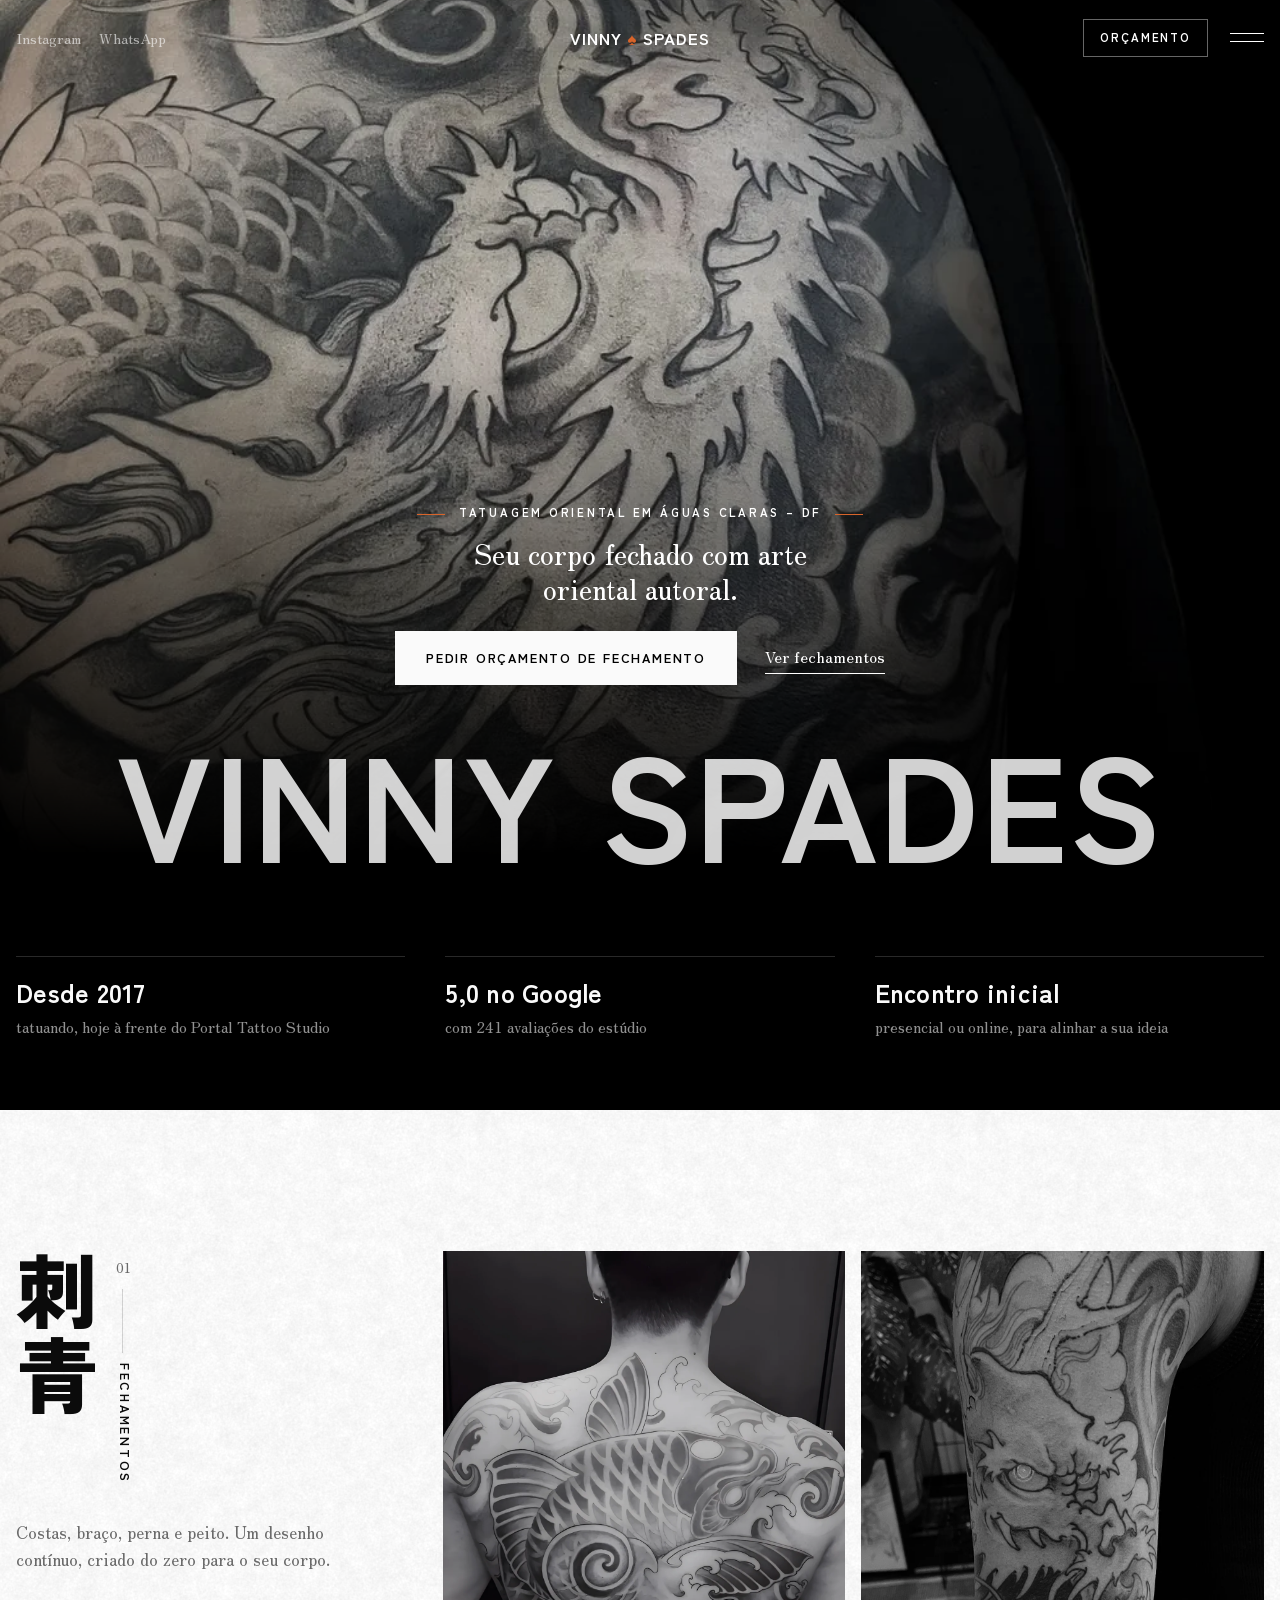
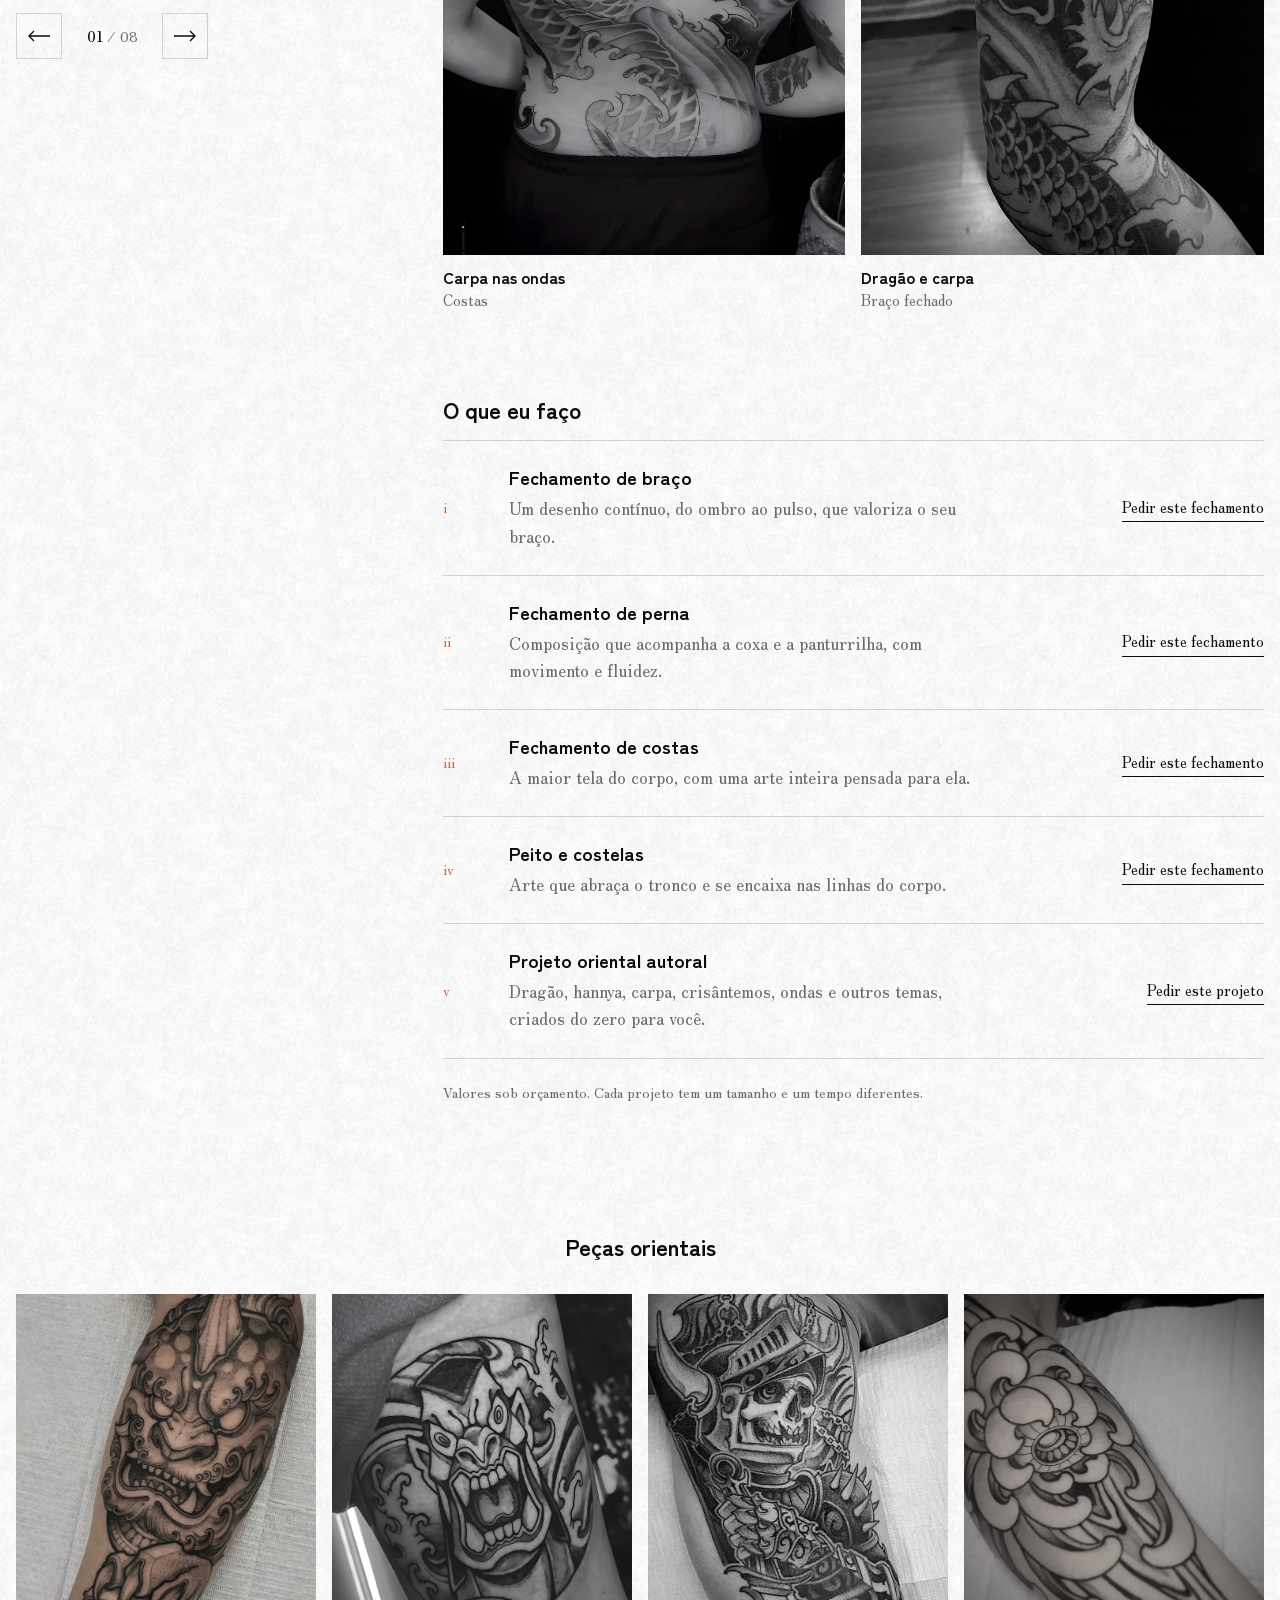
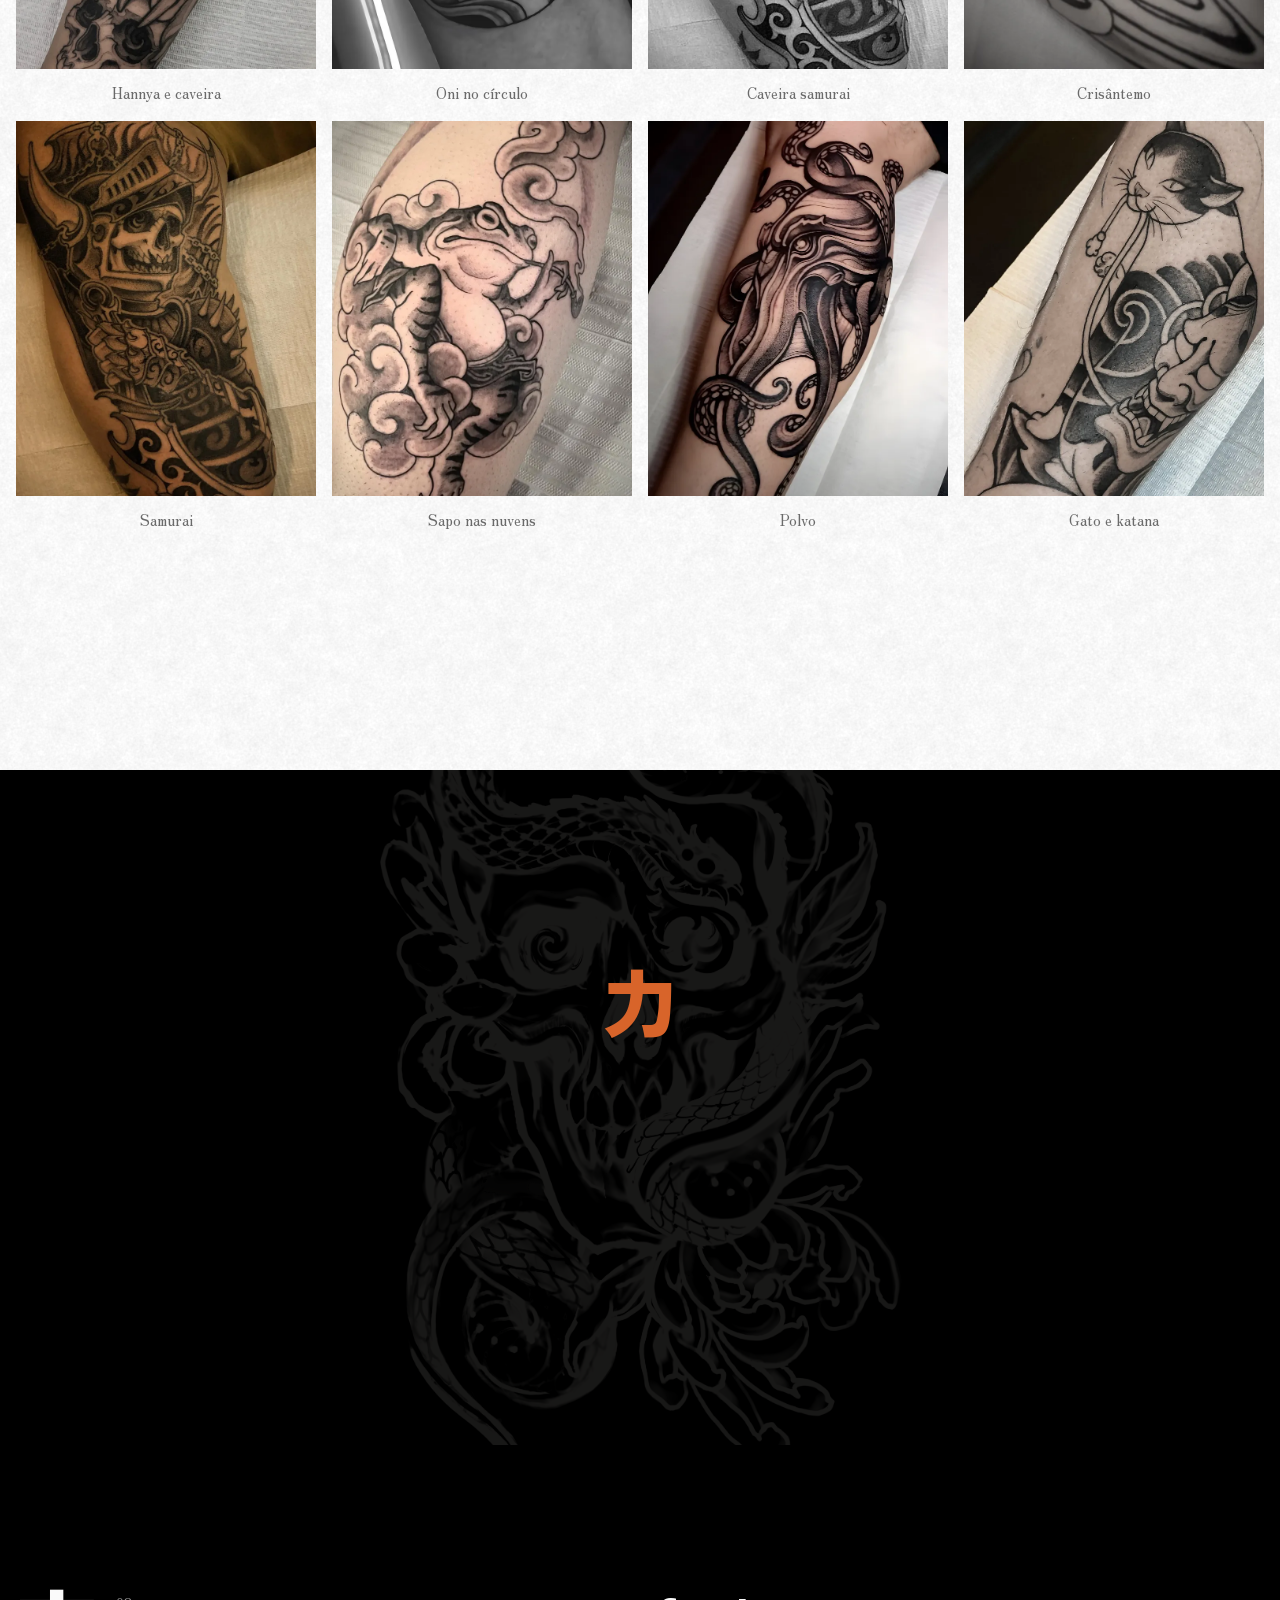
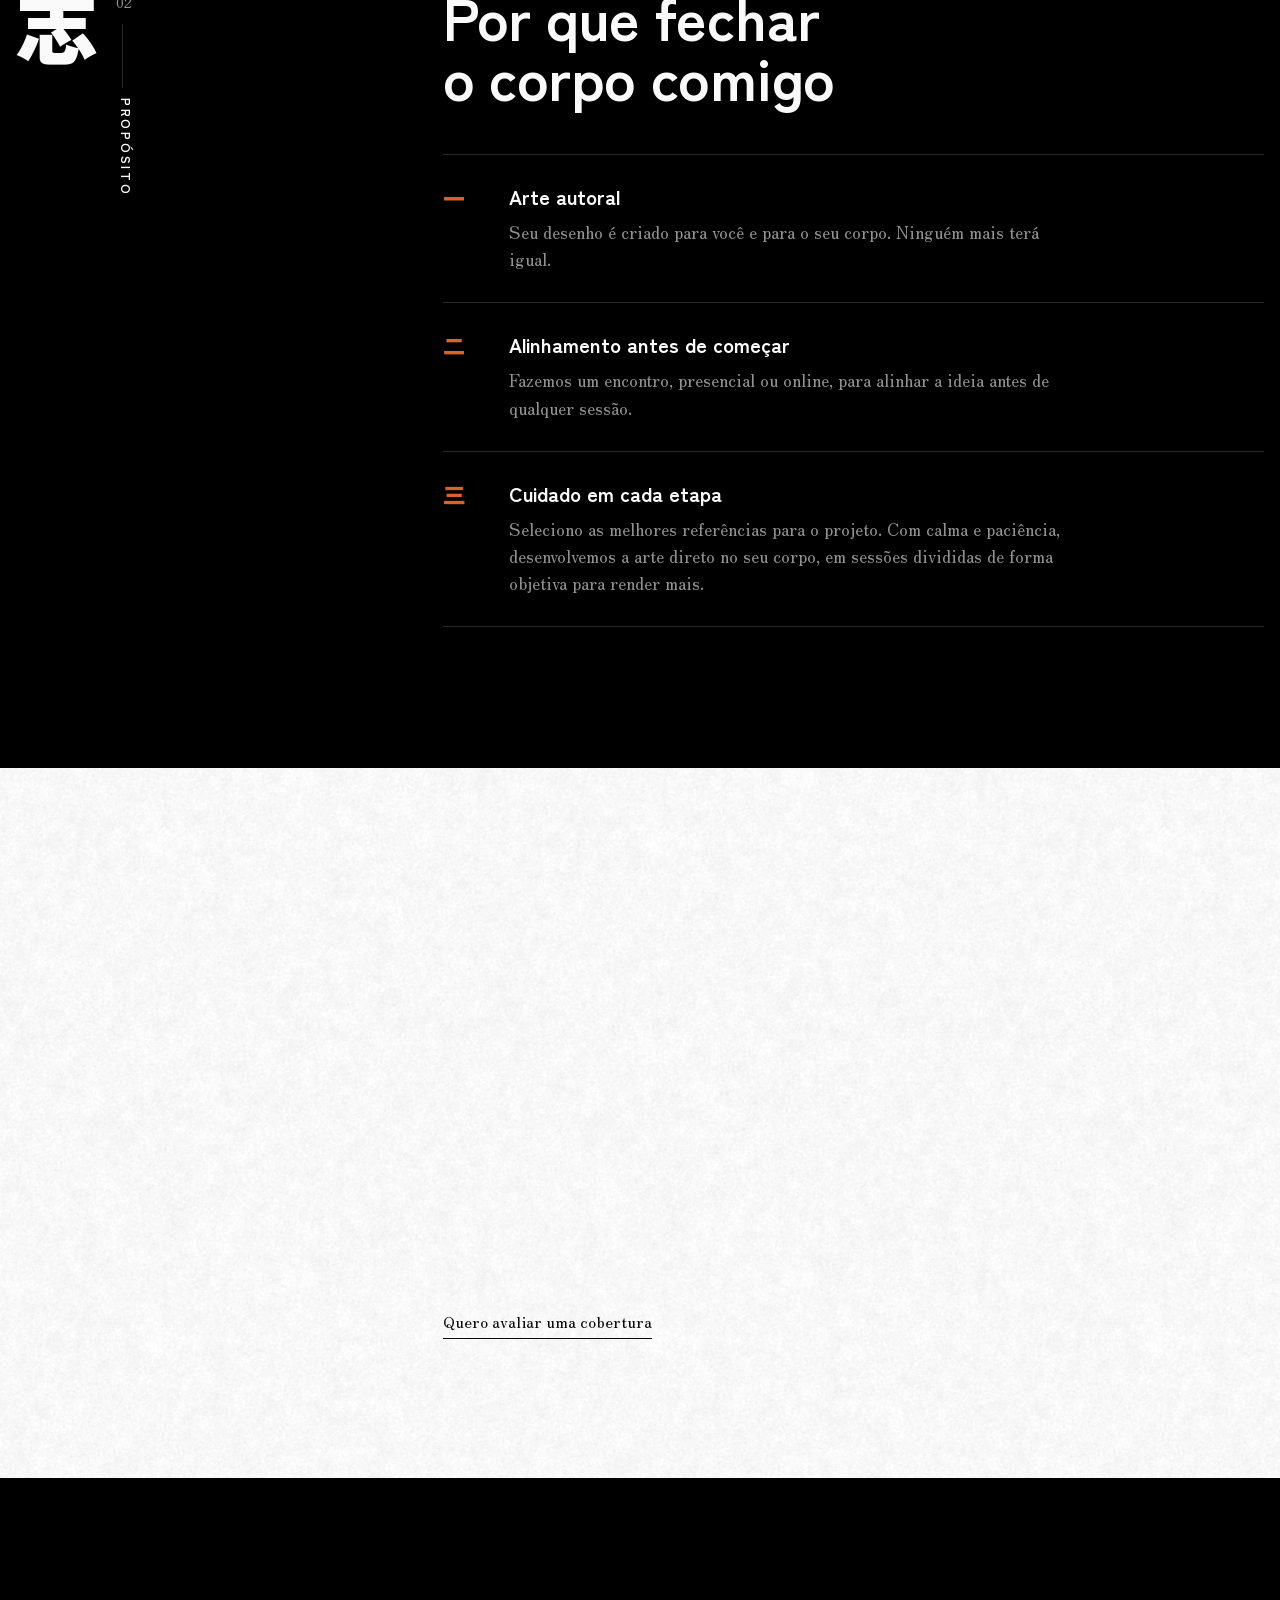
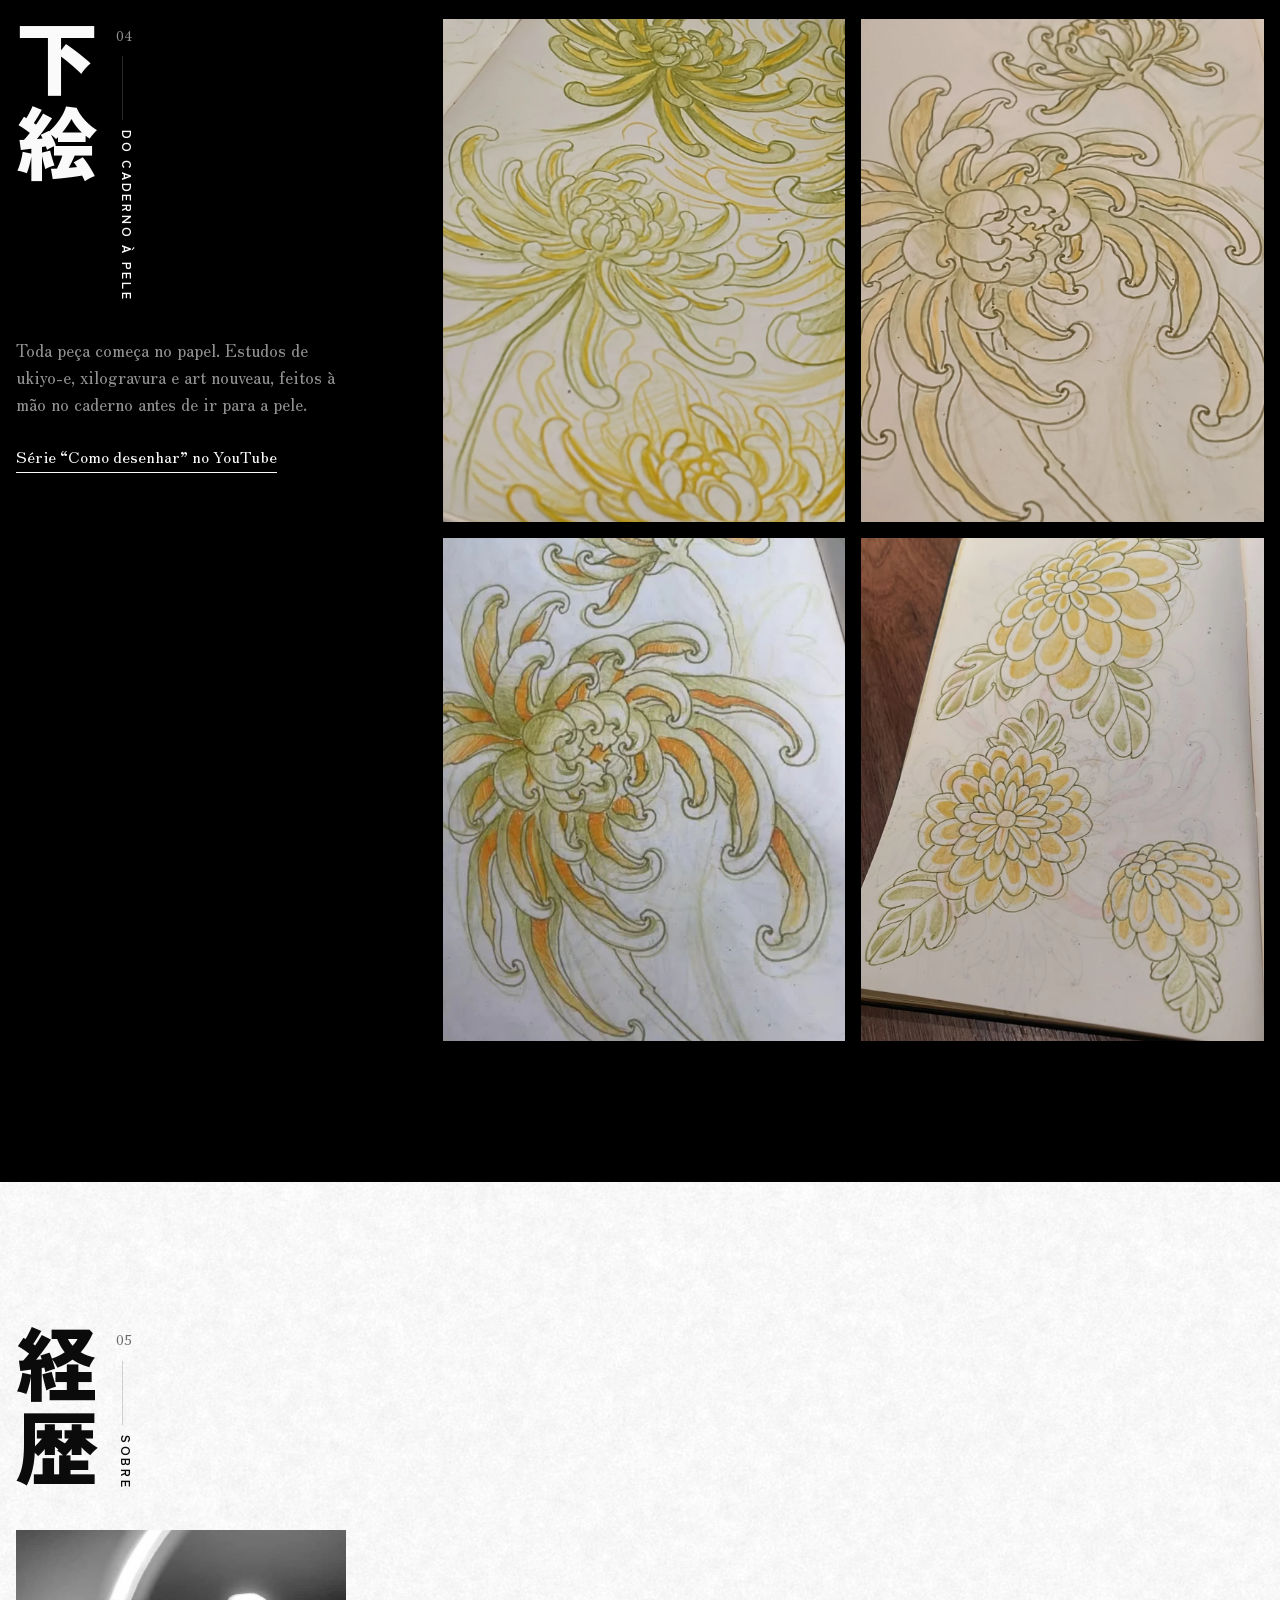
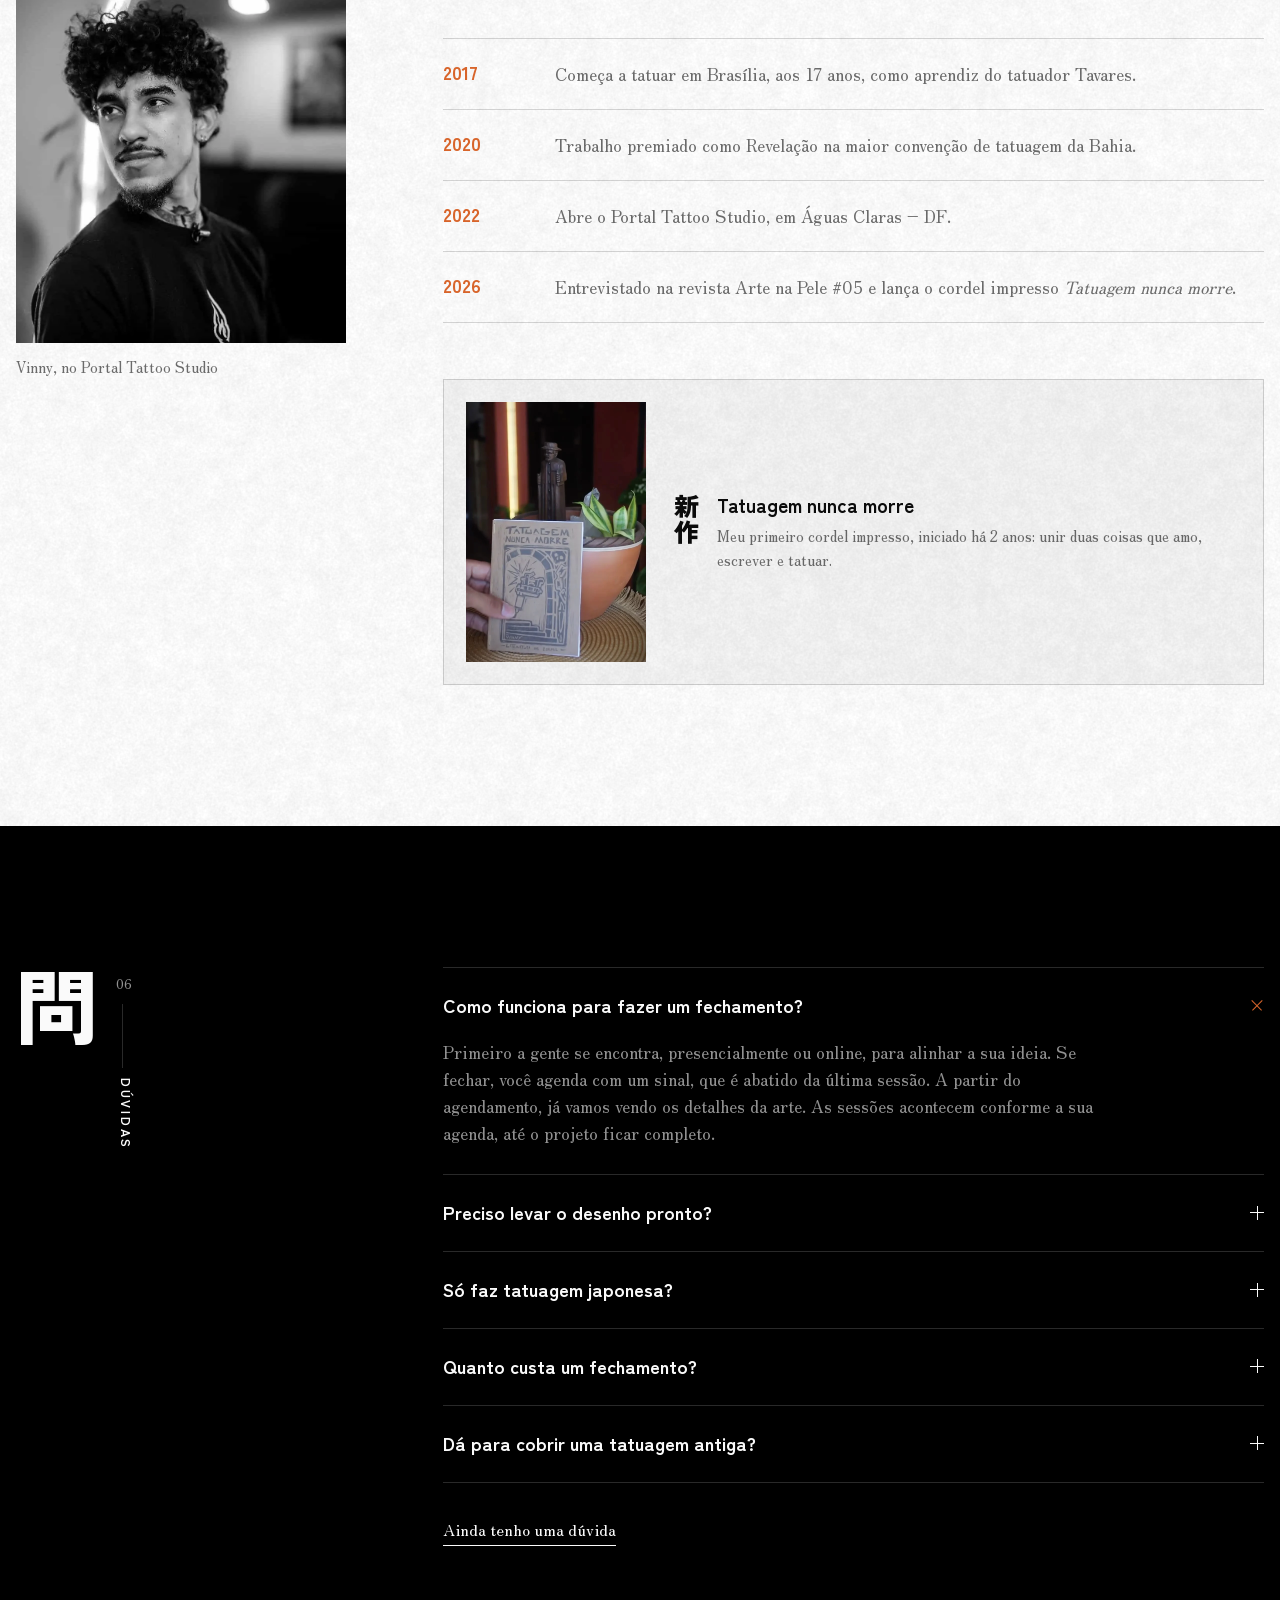
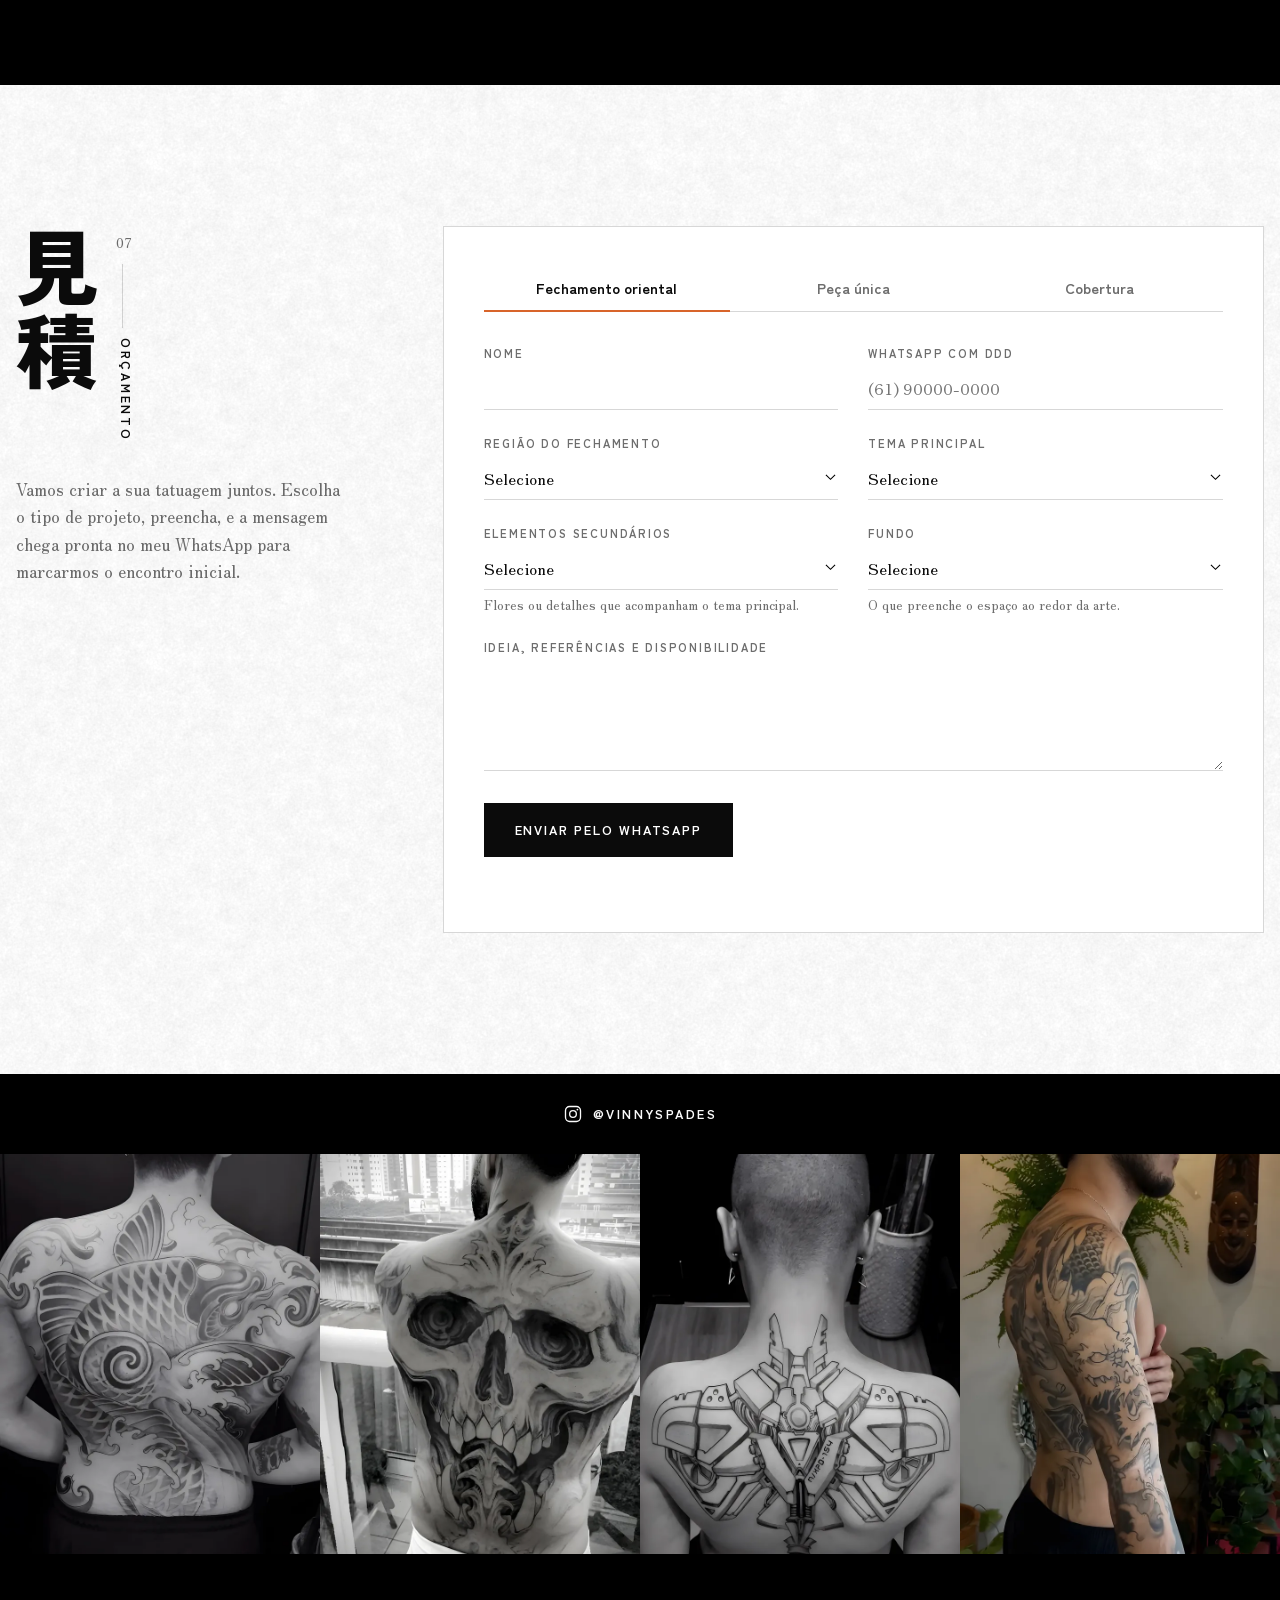
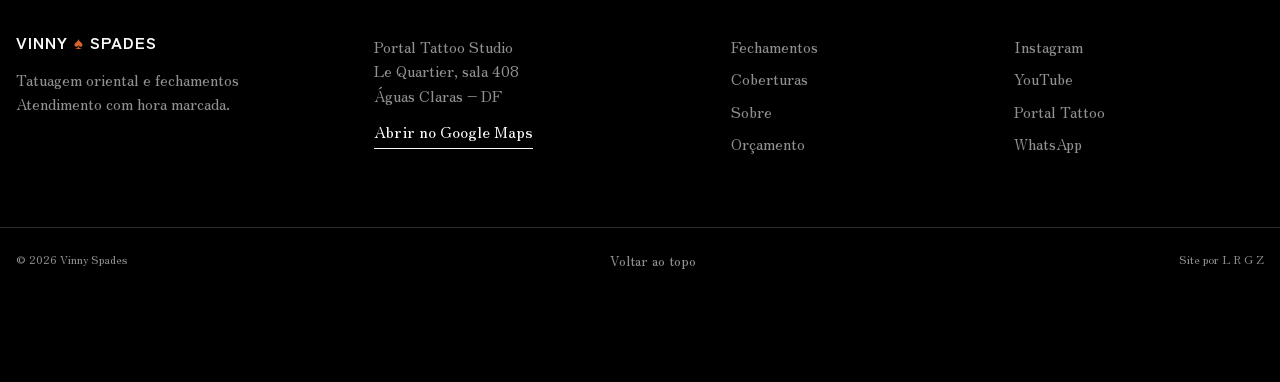
==== premium/index.html @ c2523cb6 "Versão premium: capítulos em kanji do v2 + serviços, dúvidas e ficha de orçamento em abas para o Wha" ====
<!doctype html>
<html lang="pt-BR">
<head>
<meta charset="utf-8">
<meta name="viewport" content="width=device-width,initial-scale=1,viewport-fit=cover">
<title>Vinny Spades ♠ Tatuagem oriental e fechamentos em Águas Claras – DF</title>
<meta name="description" content="Fechamentos orientais autorais em Águas Claras – DF. Tatuador desde 2017, fundador do Portal Tattoo Studio, nota 5,0 no Google. Orçamento pelo WhatsApp.">
<meta name="robots" content="noindex,nofollow">
<meta name="theme-color" content="#000000">
<meta property="og:type" content="website">
<meta property="og:locale" content="pt_BR">
<meta property="og:title" content="Vinny Spades ♠ Tatuagem oriental em Águas Claras – DF">
<meta property="og:description" content="Seu corpo fechado com arte oriental autoral. Tatuador desde 2017, nota 5,0 no Google.">
<meta property="og:image" content="https://azeugral.github.io/vinny-spades/img/og.jpg">
<link rel="icon" href="../favicon.svg" type="image/svg+xml">
<link rel="apple-touch-icon" href="../img/apple-touch.png">
<link rel="preload" href="../fonts/zenoldmincho-400-latin.woff2" as="font" type="font/woff2" crossorigin>
<link rel="preload" href="../fonts/zenkakugothicnew-700-latin.woff2" as="font" type="font/woff2" crossorigin>
<link rel="preload" href="../fonts/zenkaku-900-kanji-p.woff2" as="font" type="font/woff2" crossorigin>
<link rel="preload" as="image" href="../img/h/hero.webp" media="(min-width:1024px), (orientation:landscape)">
<link rel="preload" as="image" href="../img/h/hero-m.webp" media="(max-width:1023px) and (orientation:portrait)">
<link rel="stylesheet" href="../css/fonts.css">
<link rel="stylesheet" href="p.css">
<script type="application/ld+json">
{"@context":"https://schema.org","@type":"TattooParlor","name":"Vinny Spades · Portal Tattoo Studio","description":"Tatuagem oriental autoral e fechamentos de costas, braço e perna em Águas Claras – DF.","telephone":"+55-61-99813-2804","image":"https://azeugral.github.io/vinny-spades/img/og.jpg","address":{"@type":"PostalAddress","streetAddress":"Le Quartier, sala 408","addressLocality":"Águas Claras","addressRegion":"DF","addressCountry":"BR"},"aggregateRating":{"@type":"AggregateRating","ratingValue":"5.0","reviewCount":"241"},"sameAs":["https://www.instagram.com/vinnyspades/"]}
</script>
</head>
<body>
<header class="topo transp">
  <div class="esq"><a href="https://www.instagram.com/vinnyspades/" target="_blank" rel="noopener">Instagram</a><a href="#orcamento" data-wa="flutuante">WhatsApp</a></div>
  <a class="marca" href="#topo">Vinny<b>♠</b>Spades</a>
  <div class="dir">
    <a class="cta-topo" href="#orcamento">Orçamento</a>
    <button class="menuBtn" type="button" aria-label="Abrir menu" aria-expanded="false" aria-controls="menu"><span></span><span></span></button>
  </div>
</header>

<nav class="menu" id="menu" aria-label="Menu" hidden>
  <ol>
    <li><a href="#fechamentos"><i>01</i>Fechamentos</a></li>
    <li><a href="#proposito"><i>02</i>Propósito</a></li>
    <li><a href="#coberturas"><i>03</i>Coberturas</a></li>
    <li><a href="#caderno"><i>04</i>Do caderno à pele</a></li>
    <li><a href="#sobre"><i>05</i>Sobre</a></li>
    <li><a href="#duvidas"><i>06</i>Dúvidas</a></li>
    <li><a href="#orcamento"><i>07</i>Orçamento</a></li>
  </ol>
  <p class="menu-pe">Portal Tattoo Studio · Le Quartier, sala 408 · Águas Claras – DF</p>
</nav>

<main id="topo">
<section class="hero" aria-label="Abertura">
  <picture class="cam mono"><source media="(max-width:1023px) and (orientation:portrait)" srcset="../img/h/hero-m.webp"><img src="../img/h/hero.webp" alt="" width="2400" height="1500" fetchpriority="high"></picture>
  <picture class="cam cor"><source media="(max-width:1023px) and (orientation:portrait)" srcset="../img/h/hero-m.webp"><img src="../img/h/hero.webp" alt="Fechamento de costas com dragão oriental, tatuagem de Vinny Spades" width="2400" height="1500"></picture>
  <div class="desce" aria-hidden="true"></div>
  <div class="hero-tx">
    <p class="chapeu">Tatuagem oriental em Águas Claras – DF</p>
    <p class="frase">Seu corpo fechado com arte oriental autoral.</p>
    <div class="acoes">
      <a class="btn" href="#orcamento">Pedir orçamento de fechamento</a>
      <a class="lk" href="#fechamentos">Ver fechamentos</a>
    </div>
  </div>
  <h1>Vinny Spades</h1>
</section>

<section class="fatos" aria-label="Destaques">
  <div class="wrap">
    <p class="ln"><strong>Desde 2017</strong>tatuando, hoje à frente do Portal Tattoo Studio</p>
    <p class="ln"><strong>5,0 no Google</strong>com 241 avaliações do estúdio</p>
    <p class="ln"><strong>Encontro inicial</strong>presencial ou online, para alinhar a sua ideia</p>
  </div>
</section>

<!-- 01 FECHAMENTOS -->
<section id="fechamentos" class="sec papel">
  <div class="wrap cols">
    <div class="lado rv">
      <div class="tit"><h2><span class="kj" aria-hidden="true">刺青</span><span class="sr">Fechamentos</span></h2><span class="num" aria-hidden="true">01<em>Fechamentos</em></span></div>
      <p class="lede">Costas, braço, perna e peito. Um desenho contínuo, criado do zero para o seu corpo.</p>
      <div class="setas">
        <button class="seta" type="button" data-dir="-1" aria-label="Fechamento anterior"><svg viewBox="0 0 22 12" aria-hidden="true"><path d="M22 6H1M6 1L1 6l5 5" fill="none" stroke="currentColor" stroke-width="1.3"/></svg></button>
        <span class="cont" aria-live="polite"><b>01</b> / 08</span>
        <button class="seta" type="button" data-dir="1" aria-label="Próximo fechamento"><svg viewBox="0 0 22 12" aria-hidden="true"><path d="M0 6h21M16 1l5 5-5 5" fill="none" stroke="currentColor" stroke-width="1.3"/></svg></button>
      </div>
    </div>
    <div class="principal">
      <div class="faixa rv d1" tabindex="0" role="region" aria-label="Fechamentos de Vinny Spades">
        <figure><div class="ft"><img src="../img/t/023g.webp" alt="Fechamento de costas: carpa nas ondas" width="1300" height="1950"></div><figcaption><b>Carpa nas ondas</b>Costas</figcaption></figure>
        <figure><div class="ft"><img src="../img/t/026g.webp" alt="Braço fechado: dragão e carpa" width="1300" height="1950"></div><figcaption><b>Dragão e carpa</b>Braço fechado</figcaption></figure>
        <figure><div class="ft"><img src="../img/t/051g.webp" alt="Braço fechado: deus do mar" width="1300" height="1950"></div><figcaption><b>Deus do mar</b>Braço fechado</figcaption></figure>
        <figure><div class="ft"><img src="../img/t/045g.webp" alt="Fechamento de costas: caveira" width="1300" height="1950"></div><figcaption><b>Caveira</b>Costas</figcaption></figure>
        <figure><div class="ft"><img src="../img/t/031g.webp" alt="Braço fechado: polvo e ondas" width="1300" height="1950"></div><figcaption><b>Polvo e ondas</b>Braço fechado</figcaption></figure>
        <figure><div class="ft"><img src="../img/t/095g.webp" alt="Fechamento oriental de braço e peito" width="1300" height="1950"></div><figcaption><b>Oriental</b>Braço e peito</figcaption></figure>
        <figure><div class="ft"><img src="../img/t/092g.webp" alt="Ondas e flores no braço e na costela" width="1300" height="1950"></div><figcaption><b>Ondas e flores</b>Braço e costela</figcaption></figure>
        <figure><div class="ft"><img src="../img/t/117g.webp" alt="Fechamento de costas ornamental" width="1300" height="1950"></div><figcaption><b>Ornamental</b>Costas</figcaption></figure>
      </div>

      <h3 class="sub rv">O que eu faço</h3>
      <ul class="servicos">
        <li class="ln rv"><span class="n">i</span><div><h4>Fechamento de braço</h4><p>Um desenho contínuo, do ombro ao pulso, que valoriza o seu braço.</p></div><a class="lk" href="#orcamento" data-wa="servicos" data-region="braço">Pedir este fechamento</a></li>
        <li class="ln rv"><span class="n">ii</span><div><h4>Fechamento de perna</h4><p>Composição que acompanha a coxa e a panturrilha, com movimento e fluidez.</p></div><a class="lk" href="#orcamento" data-wa="servicos" data-region="perna">Pedir este fechamento</a></li>
        <li class="ln rv"><span class="n">iii</span><div><h4>Fechamento de costas</h4><p>A maior tela do corpo, com uma arte inteira pensada para ela.</p></div><a class="lk" href="#orcamento" data-wa="servicos" data-region="costas">Pedir este fechamento</a></li>
        <li class="ln rv"><span class="n">iv</span><div><h4>Peito e costelas</h4><p>Arte que abraça o tronco e se encaixa nas linhas do corpo.</p></div><a class="lk" href="#orcamento" data-wa="servicos" data-region="peito e costelas">Pedir este fechamento</a></li>
        <li class="ln rv"><span class="n">v</span><div><h4>Projeto oriental autoral</h4><p>Dragão, hannya, carpa, crisântemos, ondas e outros temas, criados do zero para você.</p></div><a class="lk" href="#orcamento" data-wa="servicos" data-region="projeto autoral">Pedir este projeto</a></li>
      </ul>
      <p class="nota">Valores sob orçamento. Cada projeto tem um tamanho e um tempo diferentes.</p>
    </div>
  </div>

  <div class="wrap pecas">
    <h3 class="sub rv">Peças orientais</h3>
    <div class="grade">
      <figure class="rv"><div class="ft"><img src="../img/t/016.webp" alt="Hannya e caveira" width="760" height="1140"></div><figcaption>Hannya e caveira</figcaption></figure>
      <figure class="rv d1"><div class="ft"><img src="../img/t/024.webp" alt="Oni no círculo" width="760" height="1140"></div><figcaption>Oni no círculo</figcaption></figure>
      <figure class="rv d2"><div class="ft"><img src="../img/t/062.webp" alt="Caveira samurai" width="760" height="1140"></div><figcaption>Caveira samurai</figcaption></figure>
      <figure class="rv d3"><div class="ft"><img src="../img/t/028.webp" alt="Crisântemo" width="760" height="1140"></div><figcaption>Crisântemo</figcaption></figure>
      <figure class="rv"><div class="ft"><img src="../img/t/146.webp" alt="Samurai" width="760" height="1140"></div><figcaption>Samurai</figcaption></figure>
      <figure class="rv d1"><div class="ft"><img src="../img/t/097.webp" alt="Sapo nas nuvens" width="760" height="1140"></div><figcaption>Sapo nas nuvens</figcaption></figure>
      <figure class="rv d2"><div class="ft"><img src="../img/t/170.webp" alt="Polvo" width="760" height="1140"></div><figcaption>Polvo</figcaption></figure>
      <figure class="rv d3"><div class="ft"><img src="../img/t/047.webp" alt="Gato e katana" width="760" height="1140"></div><figcaption>Gato e katana</figcaption></figure>
    </div>
    <div class="centro rv"><a class="btn btn-linha" href="#orcamento" data-wa="portfolio">Mandar minhas referências</a></div>
  </div>
</section>

<!-- MOTE -->
<section class="mote" aria-label="O poder da tatuagem">
  <div class="fundo" aria-hidden="true"><img src="../img/orn/caveira-claro.webp" alt=""></div>
  <div class="wrap">
    <span class="kj" aria-hidden="true">力</span>
    <blockquote class="rv"><p>O poder de uma tatuagem está em quem a recebe.</p><cite>Vinny Spades, na revista Arte na Pele #05</cite></blockquote>
  </div>
</section>

<!-- 02 PROPÓSITO -->
<section id="proposito" class="sec escuro">
  <div class="wrap cols">
    <div class="lado rv">
      <div class="tit"><h2><span class="kj" aria-hidden="true">志</span><span class="sr">Propósito</span></h2><span class="num" aria-hidden="true">02<em>Propósito</em></span></div>
    </div>
    <div class="principal">
      <h3 class="mega rv">Por que fechar o corpo comigo</h3>
      <div class="dif">
        <article class="ln rv"><span class="n">一</span><h4>Arte autoral</h4><p>Seu desenho é criado para você e para o seu corpo. Ninguém mais terá igual.</p></article>
        <article class="ln rv d1"><span class="n">二</span><h4>Alinhamento antes de começar</h4><p>Fazemos um encontro, presencial ou online, para alinhar a ideia antes de qualquer sessão.</p></article>
        <article class="ln rv d2"><span class="n">三</span><h4>Cuidado em cada etapa</h4><p>Seleciono as melhores referências para o projeto. Com calma e paciência, desenvolvemos a arte direto no seu corpo, em sessões divididas de forma objetiva para render mais.</p></article>
      </div>
    </div>
  </div>
</section>

<!-- 03 COBERTURAS -->
<section id="coberturas" class="sec papel">
  <div class="wrap cols">
    <div class="lado rv">
      <div class="tit"><h2><span class="kj" aria-hidden="true">カバー</span><span class="sr">Coberturas</span></h2><span class="num" aria-hidden="true">03<em>Coberturas</em></span></div>
      <p class="lede">Tatuagem antiga que não te representa mais vira uma peça nova. Antes de cobrir, a gente conversa pessoalmente e avalia a pele.</p>
      <p class="dica">Arraste a linha para comparar antes e depois.</p>
    </div>
    <div class="principal">
      <div class="cobs">
        <figure class="cob rv"><div class="ad" style="--p:50%"><img class="dep" src="../img/cob/cob03.webp" alt="Depois: caveira e serpente" width="800" height="1000"><img class="ant" src="../img/cob/cob01.webp" alt="Antes da cobertura" width="800" height="1000"><span class="eti a">Antes</span><span class="eti d">Depois</span><span class="fio" aria-hidden="true"></span><input type="range" min="0" max="100" value="50" aria-label="Comparar antes e depois: caveira e serpente"></div><figcaption>Caveira e serpente</figcaption></figure>
        <figure class="cob rv d1"><div class="ad" style="--p:50%"><img class="dep" src="../img/cob/cob09.webp" alt="Depois: carneiro" width="800" height="1000"><img class="ant" src="../img/cob/cob08.webp" alt="Antes da cobertura" width="800" height="1000"><span class="eti a">Antes</span><span class="eti d">Depois</span><span class="fio" aria-hidden="true"></span><input type="range" min="0" max="100" value="50" aria-label="Comparar antes e depois: carneiro"></div><figcaption>Carneiro</figcaption></figure>
        <figure class="cob rv d2"><div class="ad" style="--p:50%"><img class="dep" src="../img/cob/cob11.webp" alt="Depois: besouro" width="800" height="1000"><img class="ant" src="../img/cob/cob10.webp" alt="Antes da cobertura" width="800" height="1000"><span class="eti a">Antes</span><span class="eti d">Depois</span><span class="fio" aria-hidden="true"></span><input type="range" min="0" max="100" value="50" aria-label="Comparar antes e depois: besouro"></div><figcaption>Besouro</figcaption></figure>
      </div>
      <a class="lk" href="#orcamento" data-wa="cobertura">Quero avaliar uma cobertura</a>
    </div>
  </div>
</section>

<!-- 04 CADERNO -->
<section id="caderno" class="sec escuro">
  <div class="wrap cols">
    <div class="lado rv">
      <div class="tit"><h2><span class="kj" aria-hidden="true">下絵</span><span class="sr">Do caderno à pele</span></h2><span class="num" aria-hidden="true">04<em>Do caderno à pele</em></span></div>
      <p class="lede">Toda peça começa no papel. Estudos de ukiyo-e, xilogravura e art nouveau, feitos à mão no caderno antes de ir para a pele.</p>
      <a class="lk" href="https://www.youtube.com/results?search_query=Vinny+Spades+tattoo" target="_blank" rel="noopener">Série “Como desenhar” no YouTube</a>
    </div>
    <div class="principal">
      <div class="desenhos">
        <figure class="rv"><div class="ft"><img src="../img/d/01g.webp" alt="Estudo de crisântemos no caderno" width="1300" height="1950"></div></figure>
        <figure class="rv d1"><div class="ft"><img src="../img/d/04g.webp" alt="Estudo de crisântemos em aquarela" width="1300" height="1950"></div></figure>
        <figure class="rv d2"><div class="ft"><img src="../img/d/05g.webp" alt="Estudo oriental no caderno" width="1300" height="1950"></div></figure>
        <figure class="rv d3"><div class="ft"><img src="../img/d/10g.webp" alt="Estudo oriental no caderno" width="1300" height="1950"></div></figure>
      </div>
    </div>
  </div>
</section>

<!-- 05 SOBRE -->
<section id="sobre" class="sec papel">
  <div class="wrap cols">
    <div class="lado rv">
      <div class="tit"><h2><span class="kj" aria-hidden="true">経歴</span><span class="sr">Sobre</span></h2><span class="num" aria-hidden="true">05<em>Sobre</em></span></div>
      <figure class="retrato"><div class="ft"><img src="../img/vinny.webp" alt="Retrato de Vinny Spades" width="853" height="1067"></div><figcaption>Vinny, no Portal Tattoo Studio</figcaption></figure>
    </div>
    <div class="principal">
      <h3 class="mega mega-s rv">Nove anos de arte oriental no corpo</h3>
      <div class="bio rv">
        <p>Atuo na tatuagem há 9 anos, com profunda honra e respeito por cada projeto. Desenvolvo artes pensadas diretamente para a pele, alinhadas ao estilo de vida e à personalidade de cada um.</p>
        <p>Além da tatuagem, também me dedico a outras formas de expressão, como pintura, escrita e música.</p>
      </div>
      <ol class="linha">
        <li class="ln rv"><span class="ano">2017</span><p>Começa a tatuar em Brasília, aos 17 anos, como aprendiz do tatuador Tavares.</p></li>
        <li class="ln rv"><span class="ano">2020</span><p>Trabalho premiado como Revelação na maior convenção de tatuagem da Bahia.</p></li>
        <li class="ln rv"><span class="ano">2022</span><p>Abre o Portal Tattoo Studio, em Águas Claras – DF.</p></li>
        <li class="ln rv"><span class="ano">2026</span><p>Entrevistado na revista Arte na Pele #05 e lança o cordel impresso <em>Tatuagem nunca morre</em>.</p></li>
      </ol>
      <figure class="cordel rv"><div class="ft"><img src="../img/h/novo.webp" alt="Cordel impresso Tatuagem nunca morre, de Vinny Spades" width="720" height="1039"></div><figcaption><span class="kj" aria-hidden="true">新作</span><span><b>Tatuagem nunca morre</b>Meu primeiro cordel impresso, iniciado há 2 anos: unir duas coisas que amo, escrever e tatuar.</span></figcaption></figure>
    </div>
  </div>
</section>

<!-- 06 DÚVIDAS -->
<section id="duvidas" class="sec escuro">
  <div class="wrap cols">
    <div class="lado rv">
      <div class="tit"><h2><span class="kj" aria-hidden="true">問</span><span class="sr">Dúvidas</span></h2><span class="num" aria-hidden="true">06<em>Dúvidas</em></span></div>
    </div>
    <div class="principal faq">
      <details class="ln rv" open><summary>Como funciona para fazer um fechamento?</summary><div class="resp"><p>Primeiro a gente se encontra, presencialmente ou online, para alinhar a sua ideia. Se fechar, você agenda com um sinal, que é abatido da última sessão. A partir do agendamento, já vamos vendo os detalhes da arte. As sessões acontecem conforme a sua agenda, até o projeto ficar completo.</p></div></details>
      <details class="ln rv"><summary>Preciso levar o desenho pronto?</summary><div class="resp"><p>Não. Pode vir só com uma ideia ou algumas referências. Eu crio a arte autoral a partir do que você quer e do que combina com o seu corpo e o seu momento de vida.</p></div></details>
      <details class="ln rv"><summary>Só faz tatuagem japonesa?</summary><div class="resp"><p>Não. Meu foco é a cultura oriental como um todo. Japonesa, tibetana, chinesa e outras inspirações entram no projeto, conforme o seu gosto.</p></div></details>
      <details class="ln rv"><summary>Quanto custa um fechamento?</summary><div class="resp"><p>Eu cobro por sessão, e o valor depende do tamanho do projeto e do tempo de tatuagem. No nosso primeiro encontro, eu te passo uma previsão clara de sessões e de investimento.</p></div></details>
      <details class="ln rv"><summary>Dá para cobrir uma tatuagem antiga?</summary><div class="resp"><p>Na maioria dos casos, sim. Antes de qualquer cobertura, a gente conversa pessoalmente para avaliar a pele, o tamanho e a tinta que já existe.</p></div></details>
      <a class="lk rv" href="#orcamento" data-wa="faq">Ainda tenho uma dúvida</a>
    </div>
  </div>
</section>

<!-- 07 ORÇAMENTO -->
<section id="orcamento" class="sec papel">
  <div class="wrap cols">
    <div class="lado rv">
      <div class="tit"><h2><span class="kj" aria-hidden="true">見積</span><span class="sr">Orçamento</span></h2><span class="num" aria-hidden="true">07<em>Orçamento</em></span></div>
      <p class="lede">Vamos criar a sua tatuagem juntos. Escolha o tipo de projeto, preencha, e a mensagem chega pronta no meu WhatsApp para marcarmos o encontro inicial.</p>
    </div>
    <div class="principal ficha rv d1">
      <div class="abas" role="tablist" aria-label="Tipo de projeto">
        <button role="tab" id="aba-f" aria-selected="true" aria-controls="form-f" type="button">Fechamento oriental</button>
        <button role="tab" id="aba-p" aria-selected="false" aria-controls="form-p" tabindex="-1" type="button">Peça única</button>
        <button role="tab" id="aba-c" aria-selected="false" aria-controls="form-c" tabindex="-1" type="button">Cobertura</button>
      </div>

      <form id="form-f" class="form" role="tabpanel" aria-labelledby="aba-f" data-type="Fechamento oriental">
        <label>Nome<input name="Nome" type="text" autocomplete="name" required></label>
        <label>WhatsApp com DDD<input name="WhatsApp" type="tel" inputmode="tel" autocomplete="tel" placeholder="(61) 90000-0000" required></label>
        <label>Região do fechamento<select name="Região" required><option value="">Selecione</option><option>Braço</option><option>Perna</option><option>Costas</option><option>Peito e costelas</option><option>Outro</option></select></label>
        <label>Tema principal<select name="Tema principal" required><option value="">Selecione</option><option>Dragão</option><option>Hannya</option><option>Carpa</option><option>Oni</option><option>Samurai</option><option>Outro</option></select></label>
        <label>Elementos secundários<select name="Elementos secundários"><option value="">Selecione</option><option>Crisântemos</option><option>Peônias</option><option>Ondas</option><option>Outro</option></select><small>Flores ou detalhes que acompanham o tema principal.</small></label>
        <label>Fundo<select name="Fundo"><option value="">Selecione</option><option>Ondas</option><option>Nuvens</option><option>Vento</option><option>Sem fundo</option><option>Outro</option></select><small>O que preenche o espaço ao redor da arte.</small></label>
        <label class="largo">Ideia, referências e disponibilidade<textarea name="Observações" rows="4" required></textarea></label>
        <button class="btn largo" type="submit">Enviar pelo WhatsApp</button>
        <p class="status largo" role="status"></p>
      </form>

      <form id="form-p" class="form" role="tabpanel" aria-labelledby="aba-p" data-type="Peça única" hidden>
        <label>Nome<input name="Nome" type="text" autocomplete="name" required></label>
        <label>WhatsApp com DDD<input name="WhatsApp" type="tel" inputmode="tel" autocomplete="tel" placeholder="(61) 90000-0000" required></label>
        <label>Local do corpo<select name="Local do corpo" required><option value="">Selecione</option><option>Braço</option><option>Antebraço</option><option>Perna</option><option>Costas</option><option>Peito</option><option>Costelas</option><option>Outro</option></select></label>
        <label>Tamanho aproximado<select name="Tamanho aproximado" required><option value="">Selecione</option><option>Até 10 cm</option><option>10 a 20 cm</option><option>20 a 30 cm</option><option>Maior que 30 cm</option></select></label>
        <label class="largo">Descreva sua ideia, estilo e referências<textarea name="Descrição" rows="4" required></textarea></label>
        <button class="btn largo" type="submit">Enviar pelo WhatsApp</button>
        <p class="status largo" role="status"></p>
      </form>

      <form id="form-c" class="form" role="tabpanel" aria-labelledby="aba-c" data-type="Cobertura" hidden>
        <label>Nome<input name="Nome" type="text" autocomplete="name" required></label>
        <label>WhatsApp com DDD<input name="WhatsApp" type="tel" inputmode="tel" autocomplete="tel" placeholder="(61) 90000-0000" required></label>
        <label>Local da tatuagem antiga<select name="Local" required><option value="">Selecione</option><option>Braço</option><option>Antebraço</option><option>Perna</option><option>Costas</option><option>Peito</option><option>Outro</option></select></label>
        <label>Tamanho da tatuagem antiga<select name="Tamanho atual" required><option value="">Selecione</option><option>Até 10 cm</option><option>10 a 20 cm</option><option>Maior que 20 cm</option></select></label>
        <label class="largo">O que você quer no lugar?<textarea name="Ideia" rows="4" required></textarea><small>Depois, no WhatsApp, mande uma foto da tatuagem atual.</small></label>
        <button class="btn largo" type="submit">Enviar pelo WhatsApp</button>
        <p class="status largo" role="status"></p>
      </form>
    </div>
  </div>
</section>
</main>

<section class="insta" aria-label="Instagram">
  <a class="barra" href="https://www.instagram.com/vinnyspades/" target="_blank" rel="noopener"><svg viewBox="0 0 24 24" aria-hidden="true"><rect x="3" y="3" width="18" height="18" rx="5" fill="none" stroke="currentColor" stroke-width="1.6"/><circle cx="12" cy="12" r="4" fill="none" stroke="currentColor" stroke-width="1.6"/><circle cx="17.3" cy="6.7" r="1.1" fill="currentColor"/></svg><span>@vinnyspades</span></a>
  <div class="fotos"><a href="https://www.instagram.com/vinnyspades/" target="_blank" rel="noopener" aria-label="Ver no Instagram"><img src="../img/ig/1.webp" alt="Tatuagem de Vinny Spades" width="720" height="980"></a><a href="https://www.instagram.com/vinnyspades/" target="_blank" rel="noopener" aria-label="Ver no Instagram"><img src="../img/ig/2.webp" alt="Tatuagem de Vinny Spades" width="720" height="980"></a><a href="https://www.instagram.com/vinnyspades/" target="_blank" rel="noopener" aria-label="Ver no Instagram"><img src="../img/ig/3.webp" alt="Tatuagem de Vinny Spades" width="720" height="980"></a><a href="https://www.instagram.com/vinnyspades/" target="_blank" rel="noopener" aria-label="Ver no Instagram"><img src="../img/ig/4.webp" alt="Tatuagem de Vinny Spades" width="720" height="980"></a></div>
</section>

<footer class="rod">
  <div class="wrap">
    <div><p class="marca">Vinny<b>♠</b>Spades</p><p>Tatuagem oriental e fechamentos<br>Atendimento com hora marcada.</p></div>
    <div><p>Portal Tattoo Studio<br>Le Quartier, sala 408<br>Águas Claras – DF</p><a class="lk" href="https://www.google.com/maps/search/?api=1&query=Portal+Tattoo+Studio+%C3%81guas+Claras" target="_blank" rel="noopener">Abrir no Google Maps</a></div>
    <ul><li><a href="#fechamentos">Fechamentos</a></li><li><a href="#coberturas">Coberturas</a></li><li><a href="#sobre">Sobre</a></li><li><a href="#orcamento">Orçamento</a></li></ul>
    <ul><li><a href="https://www.instagram.com/vinnyspades/" target="_blank" rel="noopener">Instagram</a></li><li><a href="https://www.youtube.com/results?search_query=Vinny+Spades+tattoo" target="_blank" rel="noopener">YouTube</a></li><li><a href="https://www.instagram.com/portaltattoostudio/" target="_blank" rel="noopener">Portal Tattoo</a></li><li><a href="#orcamento" data-wa="flutuante">WhatsApp</a></li></ul>
  </div>
  <div class="wrap base"><small>© 2026 Vinny Spades</small><a href="#topo">Voltar ao topo</a><small>Site por <a href="https://lrgz.com.br" target="_blank" rel="noopener">L R G Z</a></small></div>
</footer>

<a class="wa-fixo" href="#orcamento" data-wa="flutuante" aria-label="Chamar no WhatsApp"><svg viewBox="0 0 24 24" aria-hidden="true"><path fill="currentColor" d="M12 2a10 10 0 0 0-8.6 15.1L2 22l5-1.3A10 10 0 1 0 12 2zm0 18.2a8.2 8.2 0 0 1-4.2-1.2l-.3-.2-3 .8.8-2.9-.2-.3A8.2 8.2 0 1 1 12 20.2zm4.5-6.1c-.2-.1-1.5-.7-1.7-.8-.2-.1-.4-.1-.6.1l-.8 1c-.1.2-.3.2-.5.1a6.7 6.7 0 0 1-3.3-2.9c-.3-.4.2-.4.7-1.4.1-.2 0-.3 0-.4l-.8-1.8c-.2-.5-.4-.4-.6-.4h-.5a1 1 0 0 0-.7.3 3 3 0 0 0-.9 2.2 5.2 5.2 0 0 0 1.1 2.7 11.8 11.8 0 0 0 4.5 4c1.7.7 2.3.8 3.2.6.5-.1 1.5-.6 1.7-1.2.2-.6.2-1.1.2-1.2-.1-.1-.3-.2-.5-.3z"/></svg><span>WhatsApp</span></a>

<script src="p.js"></script>
</body>
</html>
---- css/fonts.css ----
@font-face{font-family:'Zen Kaku Gothic New';font-style:normal;font-weight:700;font-display:swap;src:url(../fonts/zenkakugothicnew-700-latin-ext.woff2) format('woff2');unicode-range:U+0100-02BA, U+02BD-02C5, U+02C7-02CC, U+02CE-02D7, U+02DD-02FF, U+0304, U+0308, U+0329, U+1D00-1DBF, U+1E00-1E9F, U+1EF2-1EFF, U+2020, U+20A0-20AB, U+20AD-20C4, U+2113, U+2C60-2C7F, U+A720-A7FF}
@font-face{font-family:'Zen Kaku Gothic New';font-style:normal;font-weight:700;font-display:swap;src:url(../fonts/zenkakugothicnew-700-latin.woff2) format('woff2');unicode-range:U+0000-00FF, U+0131, U+0152-0153, U+02BB-02BC, U+02C6, U+02DA, U+02DC, U+0304, U+0308, U+0329, U+2000-206F, U+20AC, U+2122, U+2191, U+2193, U+2212, U+2215, U+FEFF, U+FFFD}
@font-face{font-family:'Zen Kaku Gothic New';font-style:normal;font-weight:900;font-display:swap;src:url(../fonts/zenkakugothicnew-900-latin-ext.woff2) format('woff2');unicode-range:U+0100-02BA, U+02BD-02C5, U+02C7-02CC, U+02CE-02D7, U+02DD-02FF, U+0304, U+0308, U+0329, U+1D00-1DBF, U+1E00-1E9F, U+1EF2-1EFF, U+2020, U+20A0-20AB, U+20AD-20C4, U+2113, U+2C60-2C7F, U+A720-A7FF}
@font-face{font-family:'Zen Kaku Gothic New';font-style:normal;font-weight:900;font-display:swap;src:url(../fonts/zenkakugothicnew-900-latin.woff2) format('woff2');unicode-range:U+0000-00FF, U+0131, U+0152-0153, U+02BB-02BC, U+02C6, U+02DA, U+02DC, U+0304, U+0308, U+0329, U+2000-206F, U+20AC, U+2122, U+2191, U+2193, U+2212, U+2215, U+FEFF, U+FFFD}
@font-face{font-family:'Zen Old Mincho';font-style:normal;font-weight:400;font-display:swap;src:url(../fonts/zenoldmincho-400-latin-ext.woff2) format('woff2');unicode-range:U+0100-02BA, U+02BD-02C5, U+02C7-02CC, U+02CE-02D7, U+02DD-02FF, U+0304, U+0308, U+0329, U+1D00-1DBF, U+1E00-1E9F, U+1EF2-1EFF, U+2020, U+20A0-20AB, U+20AD-20C4, U+2113, U+2C60-2C7F, U+A720-A7FF}
@font-face{font-family:'Zen Old Mincho';font-style:normal;font-weight:400;font-display:swap;src:url(../fonts/zenoldmincho-400-latin.woff2) format('woff2');unicode-range:U+0000-00FF, U+0131, U+0152-0153, U+02BB-02BC, U+02C6, U+02DA, U+02DC, U+0304, U+0308, U+0329, U+2000-206F, U+20AC, U+2122, U+2191, U+2193, U+2212, U+2215, U+FEFF, U+FFFD}
@font-face{font-family:'Zen Old Mincho';font-style:normal;font-weight:700;font-display:swap;src:url(../fonts/zenoldmincho-700-latin-ext.woff2) format('woff2');unicode-range:U+0100-02BA, U+02BD-02C5, U+02C7-02CC, U+02CE-02D7, U+02DD-02FF, U+0304, U+0308, U+0329, U+1D00-1DBF, U+1E00-1E9F, U+1EF2-1EFF, U+2020, U+20A0-20AB, U+20AD-20C4, U+2113, U+2C60-2C7F, U+A720-A7FF}
@font-face{font-family:'Zen Old Mincho';font-style:normal;font-weight:700;font-display:swap;src:url(../fonts/zenoldmincho-700-latin.woff2) format('woff2');unicode-range:U+0000-00FF, U+0131, U+0152-0153, U+02BB-02BC, U+02C6, U+02DA, U+02DC, U+0304, U+0308, U+0329, U+2000-206F, U+20AC, U+2122, U+2191, U+2193, U+2212, U+2215, U+FEFF, U+FFFD}@font-face{font-family:'Zen Kaku Gothic New';font-style:normal;font-weight:900;font-display:block;src:url(../fonts/zenkaku-900-kanji.woff2) format('woff2');unicode-range:U+3099,U+30AB-30AC,U+30CF-30D0,U+30FC,U+4E0B,U+4F5C,U+523A,U+529B,U+65B0,U+6B74,U+7A4D,U+7D4C,U+7D75,U+898B,U+9752}
---- premium/p.css ----
/* Vinny Spades · premium: formato capítulos do v2 (kanji em pé, papel, cinza→cor) + conversão da versão de referência (serviços, FAQ, ficha em abas → WhatsApp) */
@font-face{font-family:'VS Kanji';font-weight:900;font-style:normal;font-display:block;src:url(../fonts/zenkaku-900-kanji-p.woff2) format('woff2')}
:root{
  --preto:#000;--tinta:#0b0b0b;--papel:#f4f2ee;--branco:#fafafa;
  --cor:#d8642a;
  --serif:'Zen Old Mincho','Hiragino Mincho ProN','Yu Mincho',Georgia,serif;
  --got:'Zen Kaku Gothic New','Hiragino Sans','Yu Gothic',sans-serif;
  --kj:'VS Kanji','Zen Kaku Gothic New','Hiragino Sans','Yu Gothic',sans-serif;
  --ease:cubic-bezier(.16,.84,.32,1);
  --g:16px;--topo:76px;
}
*,*::before,*::after{box-sizing:border-box;margin:0;padding:0}
[hidden]{display:none!important}
html{-webkit-text-size-adjust:100%;scroll-behavior:smooth;scroll-padding-top:60px}
body{font-family:var(--serif);font-size:17px;line-height:1.6;color:var(--branco);background:var(--preto);-webkit-font-smoothing:antialiased;overflow-x:hidden}
img{display:block;max-width:100%;height:auto;-webkit-user-drag:none;-webkit-touch-callout:none}
a{color:inherit;text-decoration:none}
button{font:inherit;color:inherit;background:none;border:0;cursor:pointer}
ul,ol{list-style:none}
.sr{position:absolute;width:1px;height:1px;overflow:hidden;clip:rect(0 0 0 0);white-space:nowrap}
.wrap{width:100%;max-width:1280px;margin:0 auto;padding:0 var(--g)}
:focus-visible{outline:1px solid var(--cor);outline-offset:4px}

/* superfícies */
.escuro,.fatos,.mote,.rod,.insta{--fg:var(--branco);--mut:rgba(250,250,250,.58);--fio:rgba(250,250,250,.16);background:var(--preto);color:var(--fg)}
.papel{--fg:#0b0b0b;--mut:rgba(11,11,11,.6);--fio:rgba(11,11,11,.16);color:var(--fg);background:var(--papel) url(../img/papel.png) repeat;background-size:500px}

/* link sublinhado */
.lk{display:inline-block;position:relative;font-size:1rem;padding-bottom:2px;cursor:pointer}
.lk::before{content:"";position:absolute;left:0;bottom:-2px;height:1px;width:100%;background:currentColor;transform-origin:right;transition:transform .35s var(--ease)}
.lk:hover::before{transform:scaleX(0)}

/* botões retos, preenchimento que desliza */
.btn{position:relative;isolation:isolate;overflow:hidden;display:inline-flex;align-items:center;justify-content:center;min-height:54px;padding:0 30px;font:700 .8rem/1 var(--got);letter-spacing:.14em;text-transform:uppercase;background:var(--fg,#fafafa);color:var(--bgc,#000);border:1px solid var(--fg,#fafafa);transition:color .35s var(--ease)}
.btn::before{content:"";position:absolute;inset:0;z-index:-1;background:var(--cor);transform:scaleX(0);transform-origin:left;transition:transform .35s var(--ease)}
.btn:hover,.btn:focus-visible{color:#fff;border-color:var(--cor)}
.btn:hover::before,.btn:focus-visible::before{transform:scaleX(1)}
.btn:active{transform:translateY(1px)}
.papel .btn{--bgc:var(--papel)}
.btn-linha{background:transparent;color:var(--fg)}

/* ---------- topo ---------- */
.topo{position:fixed;z-index:40;top:0;left:0;width:100%;height:var(--topo);display:grid;grid-template-columns:1fr auto 1fr;align-items:center;padding:0 var(--g);color:#fff;background:rgba(0,0,0,.92);transition:background-color .8s var(--ease),height .5s var(--ease)}
.topo.transp{background:transparent}
.topo.fino{height:56px}
.topo .esq{display:flex;gap:18px;font-size:.9rem}
.topo .esq a{opacity:.6;transition:opacity .2s}
.topo .esq a:hover{opacity:1}
.marca{font:700 1.05rem/1 var(--got);letter-spacing:.06em;text-transform:uppercase;white-space:nowrap}
.marca b{color:var(--cor);font-weight:400;margin:0 .35em}
.topo .dir{display:flex;justify-content:flex-end;align-items:center;gap:22px}
.cta-topo{font:700 .72rem/1 var(--got);letter-spacing:.16em;text-transform:uppercase;padding:12px 16px;border:1px solid rgba(255,255,255,.4);transition:border-color .3s,background-color .3s var(--ease)}
.cta-topo:hover{border-color:var(--cor);background:var(--cor)}
.menuBtn{width:34px;height:34px;display:grid;align-content:center;gap:7px;position:relative;z-index:60}
.menuBtn span{display:block;height:1px;background:currentColor;transition:transform .45s var(--ease)}
.menuBtn[aria-expanded="true"] span:first-child{transform:translateY(4px) rotate(45deg)}
.menuBtn[aria-expanded="true"] span:last-child{transform:translateY(-4px) rotate(-45deg)}

.menu{position:fixed;inset:0;z-index:35;background:#000;color:#fff;display:flex;flex-direction:column;justify-content:center;padding:100px var(--g) 40px;opacity:0;transition:opacity .45s var(--ease)}
.menu.aberto{opacity:1}
.menu ol{max-width:1100px;margin:0 auto;width:100%}
.menu li{border-top:1px solid rgba(255,255,255,.14)}
.menu li:last-child{border-bottom:1px solid rgba(255,255,255,.14)}
.menu a{display:flex;align-items:baseline;gap:22px;padding:14px 0;font:700 clamp(1.6rem,5.4vw,3.6rem)/1.05 var(--got);text-transform:uppercase;letter-spacing:.01em;transform:translateY(16px);opacity:0;transition:transform .6s var(--ease),opacity .6s var(--ease),color .25s}
.menu.aberto a{transform:none;opacity:1}
.menu li:nth-child(2) a{transition-delay:.04s}.menu li:nth-child(3) a{transition-delay:.08s}.menu li:nth-child(4) a{transition-delay:.12s}.menu li:nth-child(5) a{transition-delay:.16s}.menu li:nth-child(6) a{transition-delay:.2s}.menu li:nth-child(7) a{transition-delay:.24s}
.menu a:hover{color:var(--cor)}
.menu a i{font:400 .8rem/1 var(--serif);font-style:normal;opacity:.5;min-width:24px}
.menu-pe{max-width:1100px;margin:28px auto 0;width:100%;font-size:.85rem;opacity:.5}

/* ---------- hero: cinza → cor ---------- */
.hero{position:relative;height:100vh;height:100svh;min-height:560px;overflow:hidden;background:#000;color:#fff}
.hero .cam{position:absolute;inset:0}
.hero img{width:100%;height:100%;object-fit:cover;object-position:62% 30%}
.hero .mono{opacity:0;transform:scale(1.04);filter:grayscale(1);transition:opacity 1.2s var(--ease),transform 9s var(--ease)}
.hero .cor{opacity:0;transform:scale(1.04);transition:opacity 1.4s .5s,transform 9s var(--ease)}
.hero.on .mono,.hero.on .cor{opacity:1;transform:none}
.hero .desce{position:absolute;z-index:2;left:0;right:0;bottom:0;height:62%;background:linear-gradient(0deg,#000 8%,rgba(0,0,0,.55) 50%,transparent)}
.hero-tx{position:absolute;z-index:5;left:0;right:0;bottom:calc(11.6vw + 5.2vw);text-align:center;padding:0 var(--g)}
.chapeu{font:700 .72rem/1.4 var(--got);letter-spacing:.24em;text-transform:uppercase;opacity:.75}
.chapeu::before,.chapeu::after{content:"";display:inline-block;vertical-align:middle;width:28px;height:1px;background:var(--cor);margin:0 14px}
.frase{font-size:clamp(1.25rem,2.2vw,1.9rem);line-height:1.25;margin:14px auto 26px;max-width:22ch}
.acoes{display:flex;justify-content:center;align-items:center;gap:28px;flex-wrap:wrap}
.hero-tx > *{opacity:0;transform:translateY(14px);transition:opacity .9s var(--ease),transform .9s var(--ease)}
.hero.on .hero-tx > *{opacity:1;transform:none}
.hero.on .hero-tx > :nth-child(1){transition-delay:.35s}.hero.on .hero-tx > :nth-child(2){transition-delay:.5s}.hero.on .hero-tx > :nth-child(3){transition-delay:.65s}
.hero h1{position:absolute;z-index:4;left:0;width:100%;bottom:3.2vw;text-align:center;white-space:nowrap;font:700 11.6vw/.8 var(--got);letter-spacing:.01em;text-transform:uppercase;opacity:0;transition:opacity 1.6s .25s}
.hero.on h1{opacity:.82}

/* fatos */
.fatos .wrap{display:grid;grid-template-columns:repeat(3,1fr);column-gap:40px;padding-top:56px;padding-bottom:72px}
.fatos p{padding-top:22px;color:var(--mut);font-size:.95rem}
.fatos strong{display:block;font:700 1.6rem/1.1 var(--got);color:var(--fg);margin-bottom:8px;letter-spacing:.01em}

/* divisória que se desenha */
.ln{position:relative}
.ln::before{content:"";position:absolute;top:0;left:0;right:0;height:1px;background:var(--fio);transform-origin:left;transition:transform 1.2s var(--ease) var(--d,0ms)}
.js .ln:not(.vis)::before{transform:scaleX(0)}

/* ---------- capítulos ---------- */
.sec{padding:clamp(80px,11vw,150px) 0}
.cols{display:grid;grid-template-columns:repeat(12,1fr);gap:0 32px}
.lado{grid-column:1/span 4;position:sticky;top:96px;align-self:start}
.principal{grid-column:5/-1;min-width:0}
.tit{display:flex;align-items:flex-start;gap:18px}
.tit h2{display:block}
.tit .kj{display:block;writing-mode:vertical-rl;font:900 clamp(3.6rem,6.4vw,6rem)/1 var(--kj);letter-spacing:.02em}
.tit .num{display:flex;flex-direction:column;gap:10px;font-size:.85rem;padding-top:6px;color:var(--mut)}
.tit .num::after{content:"";width:1px;height:64px;background:var(--fio);order:1;margin-left:6px}
.tit .num em{order:2;font-style:normal;writing-mode:vertical-rl;font:700 .78rem/1 var(--got);letter-spacing:.22em;text-transform:uppercase;color:var(--fg)}
.lede{margin-top:34px;max-width:30ch;color:var(--mut)}
.dica{margin-top:14px;font-size:.85rem;color:var(--mut)}
.lado .lk{margin-top:26px}
.mega{font:700 clamp(2.1rem,4.6vw,4.2rem)/1.02 var(--got);letter-spacing:-.01em;max-width:14ch;margin-bottom:48px}
.mega-s{font-size:clamp(1.8rem,3.4vw,3rem);max-width:18ch;margin-bottom:28px}
.sub{font:700 1.4rem/1.2 var(--got);margin:84px 0 18px}
.nota{margin-top:22px;font-size:.88rem;color:var(--mut)}
.centro{text-align:center;margin-top:44px}

/* faixa de fechamentos */
.faixa{display:flex;gap:16px;overflow-x:auto;overflow-y:hidden;scroll-snap-type:x mandatory;scrollbar-width:none;overscroll-behavior-x:contain}
.faixa::-webkit-scrollbar{display:none}
.faixa figure{flex:0 0 calc((100% - 16px)/2);scroll-snap-align:start}
.ft{position:relative;overflow:hidden;aspect-ratio:2/3;background:#111}
.ft img{position:absolute;inset:0;width:100%;height:100%;object-fit:cover;transition:transform .9s var(--ease),filter .9s var(--ease)}
@media (hover:hover){figure:hover .ft img{transform:scale(1.035)}}
figcaption{margin-top:12px;font-size:.92rem;color:var(--mut)}
figcaption b{display:block;font:700 1rem/1.3 var(--got);color:var(--fg)}
.setas{display:flex;align-items:center;gap:20px;margin-top:40px}
.seta{width:46px;height:46px;display:grid;place-items:center;border:1px solid var(--fio);transition:border-color .3s,background-color .3s var(--ease),color .3s}
.seta svg{width:22px}
.seta:hover{background:var(--fg);color:var(--papel);border-color:var(--fg)}
.cont{font-size:.9rem;color:var(--mut);min-width:60px;text-align:center}
.cont b{color:var(--fg);font-weight:700}

/* serviços */
.servicos li{display:grid;grid-template-columns:44px 1fr auto;gap:22px;align-items:center;padding:26px 0}
.servicos li:last-child{border-bottom:1px solid var(--fio)}
.servicos .n,.dif .n{font-size:.85rem;color:var(--cor)}
.servicos h4{font:700 1.15rem/1.3 var(--got);margin-bottom:4px}
.servicos p{color:var(--mut);max-width:44ch}
.servicos .lk{font-size:.92rem;white-space:nowrap}

/* peças: grade rígida */
.pecas{padding-top:20px}
.pecas .sub{text-align:center;margin-top:110px;margin-bottom:34px}
.grade{display:grid;grid-template-columns:repeat(4,1fr);gap:16px}
.grade .ft{aspect-ratio:4/5}
.grade figcaption{text-align:center}

/* mote */
.mote{position:relative;overflow:hidden;padding:clamp(110px,15vw,200px) 0;text-align:center}
.mote .fundo{position:absolute;inset:0;display:flex;justify-content:center;opacity:.1;pointer-events:none}
.mote .fundo img{height:130%;width:auto;max-width:none;margin-top:-10%}
.mote .wrap{position:relative}
.mote .kj{display:block;font:900 clamp(3rem,6vw,5rem)/1 var(--kj);color:var(--cor);margin-bottom:34px}
.mote p{font-size:clamp(1.9rem,4.4vw,3.9rem);line-height:1.15;max-width:20ch;margin:0 auto}
.mote cite{display:block;margin-top:28px;font-style:normal;font-size:.9rem;color:var(--mut)}

/* propósito */
.dif article{display:grid;grid-template-columns:44px 1fr;column-gap:22px;padding:30px 0}
.dif article:last-child{border-bottom:1px solid var(--fio)}
.dif .n{grid-row:span 2;font:900 1.4rem/1.2 var(--kj)}
.dif h4{font:700 1.25rem/1.3 var(--got);margin-bottom:8px}
.dif p{color:var(--mut);max-width:52ch}

/* coberturas antes × depois */
.cobs{display:grid;grid-template-columns:repeat(3,1fr);gap:16px;margin-bottom:34px}
.ad{position:relative;aspect-ratio:4/5;overflow:hidden;background:#111;touch-action:pan-y;user-select:none}
.ad img{position:absolute;inset:0;width:100%;height:100%;object-fit:cover}
.ad .ant{clip-path:inset(0 calc(100% - var(--p)) 0 0)}
.ad .fio{position:absolute;top:0;bottom:0;left:var(--p);width:1px;background:#fff;pointer-events:none}
.ad .fio::after{content:"";position:absolute;top:50%;left:50%;width:38px;height:38px;transform:translate(-50%,-50%);border:1px solid #fff;background:rgba(0,0,0,.45) url("data:image/svg+xml,%3Csvg xmlns='http://www.w3.org/2000/svg' viewBox='0 0 24 12'%3E%3Cpath d='M7 1L2 6l5 5M17 1l5 5-5 5' fill='none' stroke='%23fff' stroke-width='1.3'/%3E%3C/svg%3E") center/20px no-repeat}
.ad input{position:absolute;inset:0;width:100%;height:100%;opacity:0;cursor:ew-resize;margin:0;-webkit-appearance:none;appearance:none}
.eti{position:absolute;top:12px;z-index:2;font:700 .66rem/1 var(--got);letter-spacing:.2em;text-transform:uppercase;color:#fff;background:rgba(0,0,0,.55);padding:7px 9px;pointer-events:none}
.eti.a{left:12px}.eti.d{right:12px}

/* caderno */
.desenhos{display:grid;grid-template-columns:repeat(2,1fr);gap:16px}
.desenhos .ft{aspect-ratio:4/5;background:#f1eee8}

/* sobre */
.retrato{margin-top:40px;max-width:330px}
.retrato .ft{aspect-ratio:4/5}
.bio p{max-width:56ch;margin-bottom:16px}
.linha{margin-top:46px}
.linha li{display:grid;grid-template-columns:90px 1fr;gap:22px;padding:22px 0}
.linha li:last-child{border-bottom:1px solid var(--fio)}
.linha .ano{font:700 1.15rem/1.4 var(--got);color:var(--cor)}
.linha p{color:var(--mut)}
.cordel{display:grid;grid-template-columns:180px 1fr;gap:28px;align-items:center;margin-top:56px;padding:22px;background:rgba(11,11,11,.04);border:1px solid var(--fio)}
.cordel .ft{aspect-ratio:auto}
.cordel .ft img{position:static;height:auto}
.cordel figcaption{display:flex;gap:18px;align-items:flex-start;margin:0}
.cordel figcaption .kj{writing-mode:vertical-rl;font:900 1.6rem/1 var(--kj);color:var(--fg)}
.cordel figcaption b{font-size:1.2rem;margin-bottom:6px}

/* dúvidas */
.faq details{padding:6px 0}
.faq details:last-of-type{border-bottom:1px solid var(--fio)}
.faq summary{list-style:none;cursor:pointer;display:flex;justify-content:space-between;align-items:center;gap:20px;padding:20px 0;font:700 1.15rem/1.35 var(--got)}
.faq summary::-webkit-details-marker{display:none}
.faq summary::after{content:"";flex:0 0 14px;height:14px;background:linear-gradient(currentColor,currentColor) center/14px 1px no-repeat,linear-gradient(currentColor,currentColor) center/1px 14px no-repeat;transition:transform .35s var(--ease)}
.faq details[open] summary::after{transform:rotate(45deg);color:var(--cor)}
.faq .resp p{color:var(--mut);max-width:60ch;padding-bottom:22px}
.faq > .lk{margin-top:34px}

/* orçamento */
.ficha{background:#fff;border:1px solid var(--fio);padding:38px 40px 30px}
.abas{display:grid;grid-template-columns:repeat(3,1fr);margin-bottom:34px}
.abas button{font:700 .9rem/1.2 var(--got);color:var(--mut);padding:14px 6px;border-bottom:1px solid var(--fio);transition:color .3s,border-color .3s}
.abas button[aria-selected="true"]{color:var(--fg);border-bottom:2px solid var(--cor)}
.form{display:grid;grid-template-columns:1fr 1fr;gap:26px 30px}
.form .largo{grid-column:1/-1}
.form label{display:grid;gap:6px;font:700 .7rem/1.3 var(--got);letter-spacing:.16em;text-transform:uppercase;color:var(--mut)}
.form input,.form select,.form textarea{font:400 1rem/1.4 var(--serif);letter-spacing:0;text-transform:none;color:var(--fg);background:transparent;border:0;border-bottom:1px solid var(--fio);border-radius:0;padding:10px 0;width:100%;transition:border-color .3s}
.form select{-webkit-appearance:none;appearance:none;background:url("data:image/svg+xml,%3Csvg xmlns='http://www.w3.org/2000/svg' viewBox='0 0 12 8'%3E%3Cpath d='M1 1l5 5 5-5' fill='none' stroke='%23000' stroke-width='1.2'/%3E%3C/svg%3E") right 2px center/11px no-repeat;padding-right:22px}
.form input:focus,.form select:focus,.form textarea:focus{outline:none;border-bottom-color:var(--cor)}
.form textarea{resize:vertical}
.form small{font:400 .82rem/1.4 var(--serif);letter-spacing:0;text-transform:none}
.form .btn{--fg:#0b0b0b;--bgc:#fff;justify-self:start;margin-top:6px}
.status{font-size:.9rem;min-height:1.3em;color:var(--mut)}

/* instagram */
.insta .barra{display:flex;justify-content:center;align-items:center;gap:10px;padding:30px 0;font:700 .8rem/1 var(--got);letter-spacing:.2em;text-transform:uppercase;transition:color .3s}
.insta .barra:hover{color:var(--cor)}
.insta svg{width:20px}
.insta .fotos{display:grid;grid-template-columns:repeat(4,1fr)}
.insta .fotos a{overflow:hidden;aspect-ratio:4/5}
.insta .fotos img{width:100%;height:100%;object-fit:cover;transition:transform .9s var(--ease),opacity .4s}
.insta .fotos a:hover img{transform:scale(1.04);opacity:.85}

/* rodapé */
.rod{padding:80px 0 110px;font-size:.95rem}
.rod .wrap:first-child{display:grid;grid-template-columns:1.3fr 1.3fr 1fr 1fr;gap:32px}
.rod p{color:var(--mut);margin-bottom:12px}
.rod .marca{color:var(--fg);margin-bottom:16px}
.rod ul li{margin-bottom:8px}
.rod ul a{color:var(--mut);transition:color .25s}
.rod ul a:hover{color:var(--fg)}
.rod .base{display:flex;justify-content:space-between;gap:20px;flex-wrap:wrap;margin-top:64px;padding-top:22px;border-top:1px solid var(--fio);color:var(--mut);font-size:.85rem}
.rod .base a:hover{color:var(--cor)}

/* WhatsApp fixo */
.wa-fixo{position:fixed;right:18px;bottom:18px;z-index:30;display:flex;align-items:center;gap:10px;height:52px;padding:0 18px;background:#0b0b0b;color:#fff;border:1px solid rgba(255,255,255,.28);font:700 .72rem/1 var(--got);letter-spacing:.16em;text-transform:uppercase;transform:translateY(90px);opacity:0;transition:transform .5s var(--ease),opacity .5s var(--ease),background-color .3s,border-color .3s}
.wa-fixo.vis{transform:none;opacity:1}
.wa-fixo:hover{background:var(--cor);border-color:var(--cor)}
.wa-fixo svg{width:20px}

/* revelação */
.js .rv{opacity:0;transform:translateY(22px);transition:opacity .9s var(--ease) var(--d,0ms),transform .9s var(--ease) var(--d,0ms)}
.js .rv.vis{opacity:1;transform:none}
.d1{--d:90ms}.d2{--d:180ms}.d3{--d:270ms}

/* ---------- tablet ---------- */
@media (max-width:1023px){
  .cols{grid-template-columns:1fr;gap:0}
  .lado{position:static;grid-column:1;margin-bottom:44px}
  .principal{grid-column:1}
  .tit{align-items:flex-end}
  .lede{margin-top:26px}
  .grade{grid-template-columns:repeat(2,1fr)}
  .rod .wrap:first-child{grid-template-columns:1fr 1fr}
  .retrato{max-width:260px}
}
/* ---------- celular ---------- */
@media (max-width:767px){
  :root{--topo:64px}
  body{font-size:16px}
  .topo .esq{display:none}
  .topo{grid-template-columns:auto 1fr;gap:12px}
  .marca{font-size:.92rem}
  .cta-topo{padding:10px 12px;font-size:.66rem}
  .topo .dir{gap:16px}
  .hero{min-height:600px}
  .hero img{object-position:50% 30%}
  .hero h1{font-size:19vw;line-height:.86;white-space:normal;bottom:7vw;padding:0 var(--g)}
  .hero-tx{bottom:calc(19vw * .86 * 2 + 7vw + 26px)}
  .chapeu::before,.chapeu::after{width:16px;margin:0 8px}
  .chapeu{font-size:.62rem;letter-spacing:.18em}
  .acoes{flex-direction:column;gap:18px}
  .acoes .btn{width:100%;max-width:340px}
  .fatos .wrap{grid-template-columns:1fr;padding-top:24px;padding-bottom:48px}
  .fatos p{padding:20px 0 18px}
  .faixa figure{flex-basis:78%}
  .servicos li{grid-template-columns:30px 1fr;gap:6px 14px}
  .servicos .lk{grid-column:2;justify-self:start;margin-top:8px}
  .dif article{grid-template-columns:32px 1fr;column-gap:14px}
  .cobs{display:flex;overflow-x:auto;overflow-y:hidden;scroll-snap-type:x mandatory;scrollbar-width:none;gap:12px}
  .cobs::-webkit-scrollbar{display:none}
  .cobs .cob{flex:0 0 82%;scroll-snap-align:start}
  .desenhos{gap:12px}
  .grade{gap:12px}
  .linha li{grid-template-columns:64px 1fr;gap:14px}
  .cordel{grid-template-columns:110px 1fr;gap:16px;padding:14px}
  .cordel figcaption .kj{display:none}
  .ficha{padding:26px 18px 20px;margin:0 calc(var(--g) * -1);border-left:0;border-right:0}
  .abas button{font-size:.78rem;padding:12px 2px}
  .form{grid-template-columns:1fr;gap:22px}
  .form .btn{width:100%}
  .insta .fotos{grid-template-columns:repeat(2,1fr)}
  .rod .wrap:first-child{grid-template-columns:1fr 1fr;gap:28px 20px}
  .rod .wrap:first-child > div{grid-column:1/-1}
  .rod .base{flex-direction:column;gap:10px}
  .wa-fixo span{display:none}
  .wa-fixo{width:52px;padding:0;justify-content:center;right:14px;bottom:14px}
}
@media (orientation:landscape) and (max-height:520px){
  .hero{min-height:440px}
  .hero h1{font-size:9vw}
  .hero-tx{bottom:calc(9vw + 4vw)}
  .frase{display:none}
}
@media (prefers-reduced-motion:reduce){
  html{scroll-behavior:auto}
  *,*::before,*::after{transition-duration:.01ms!important;transition-delay:0s!important}
  .js .rv{opacity:1;transform:none}
}
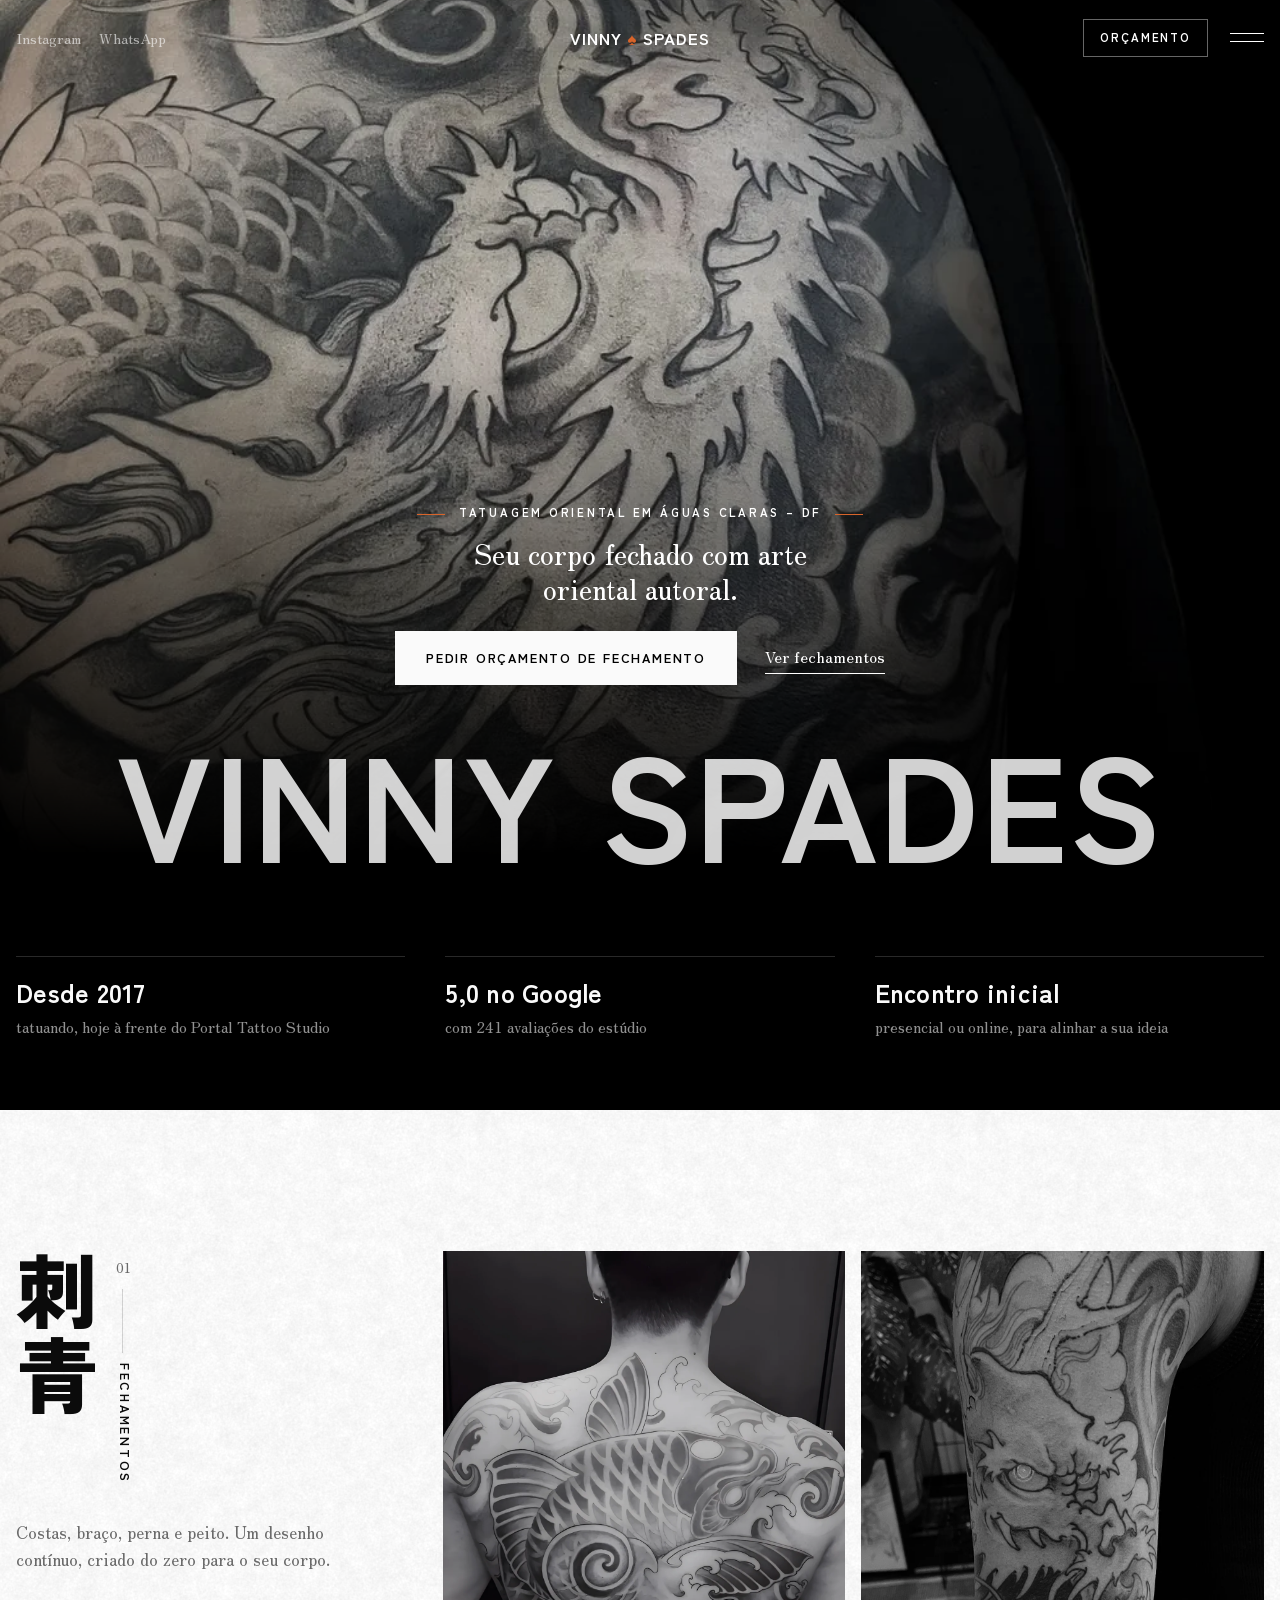
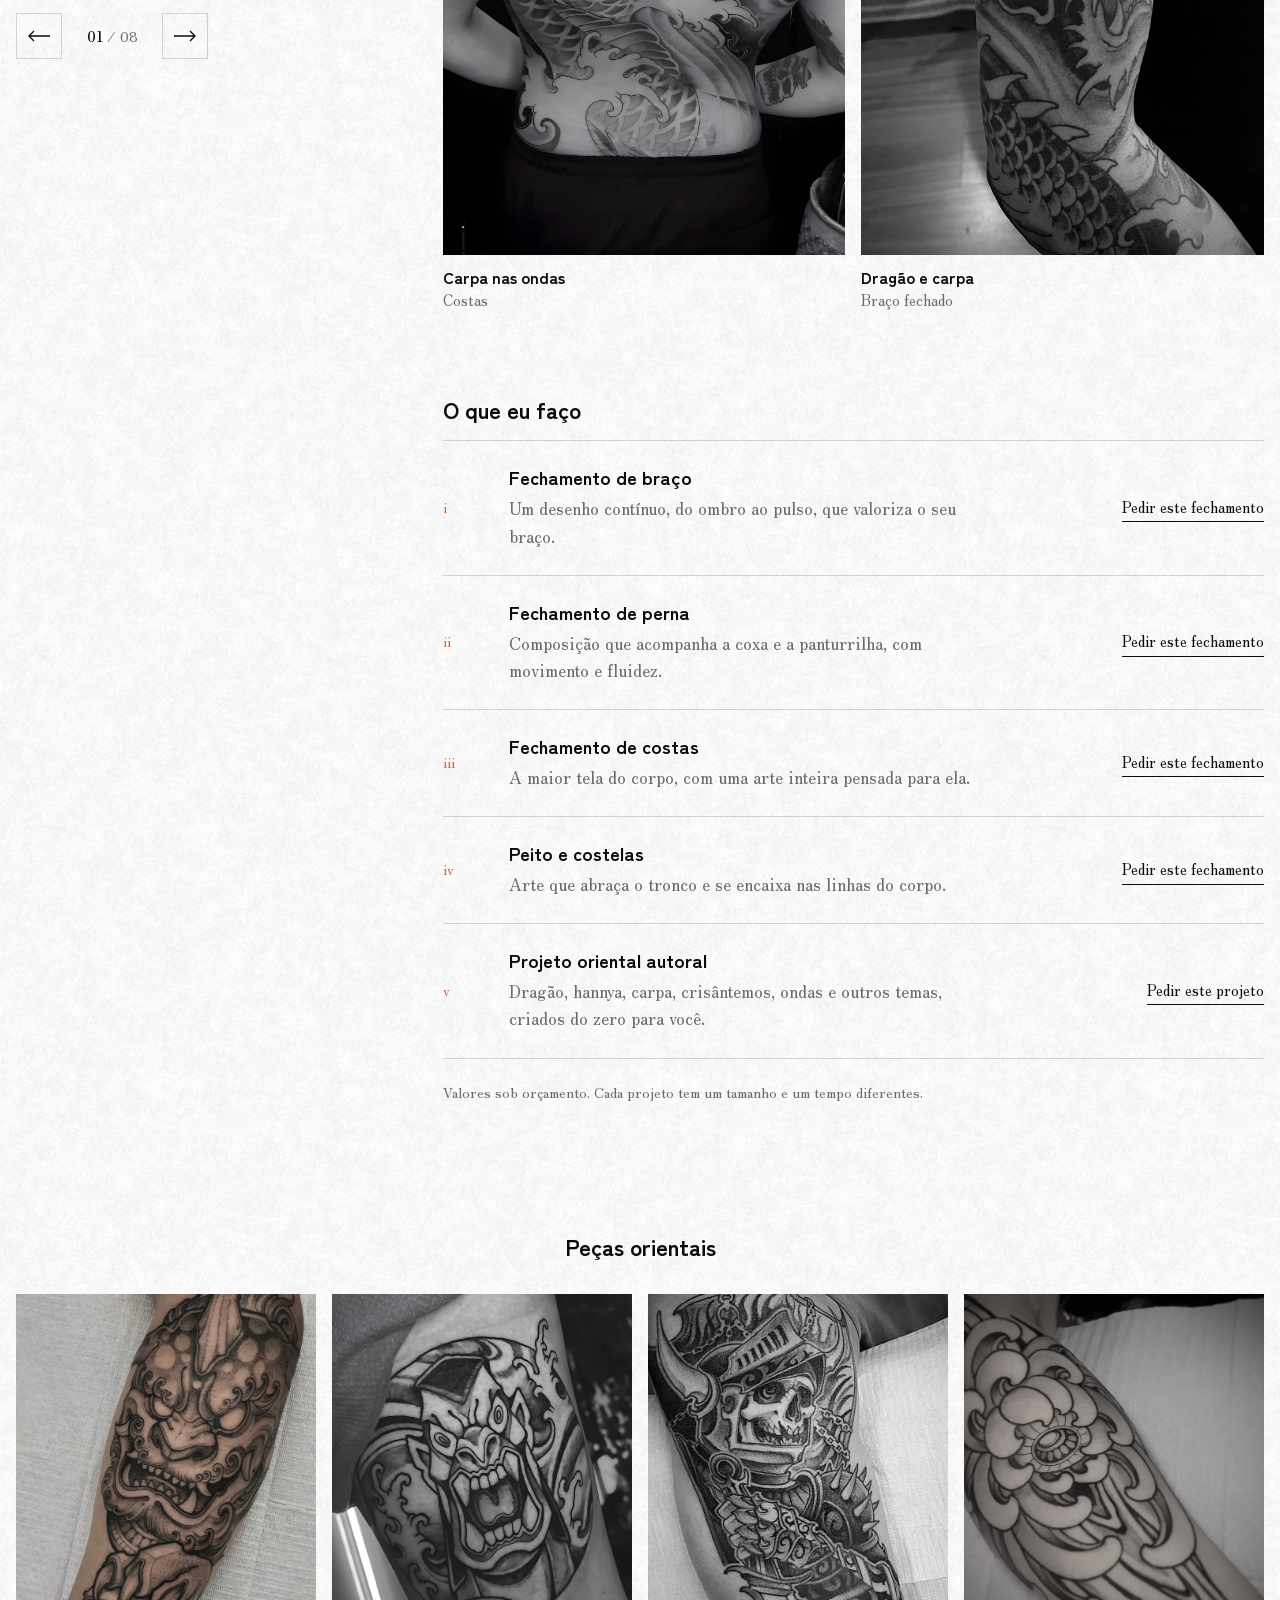
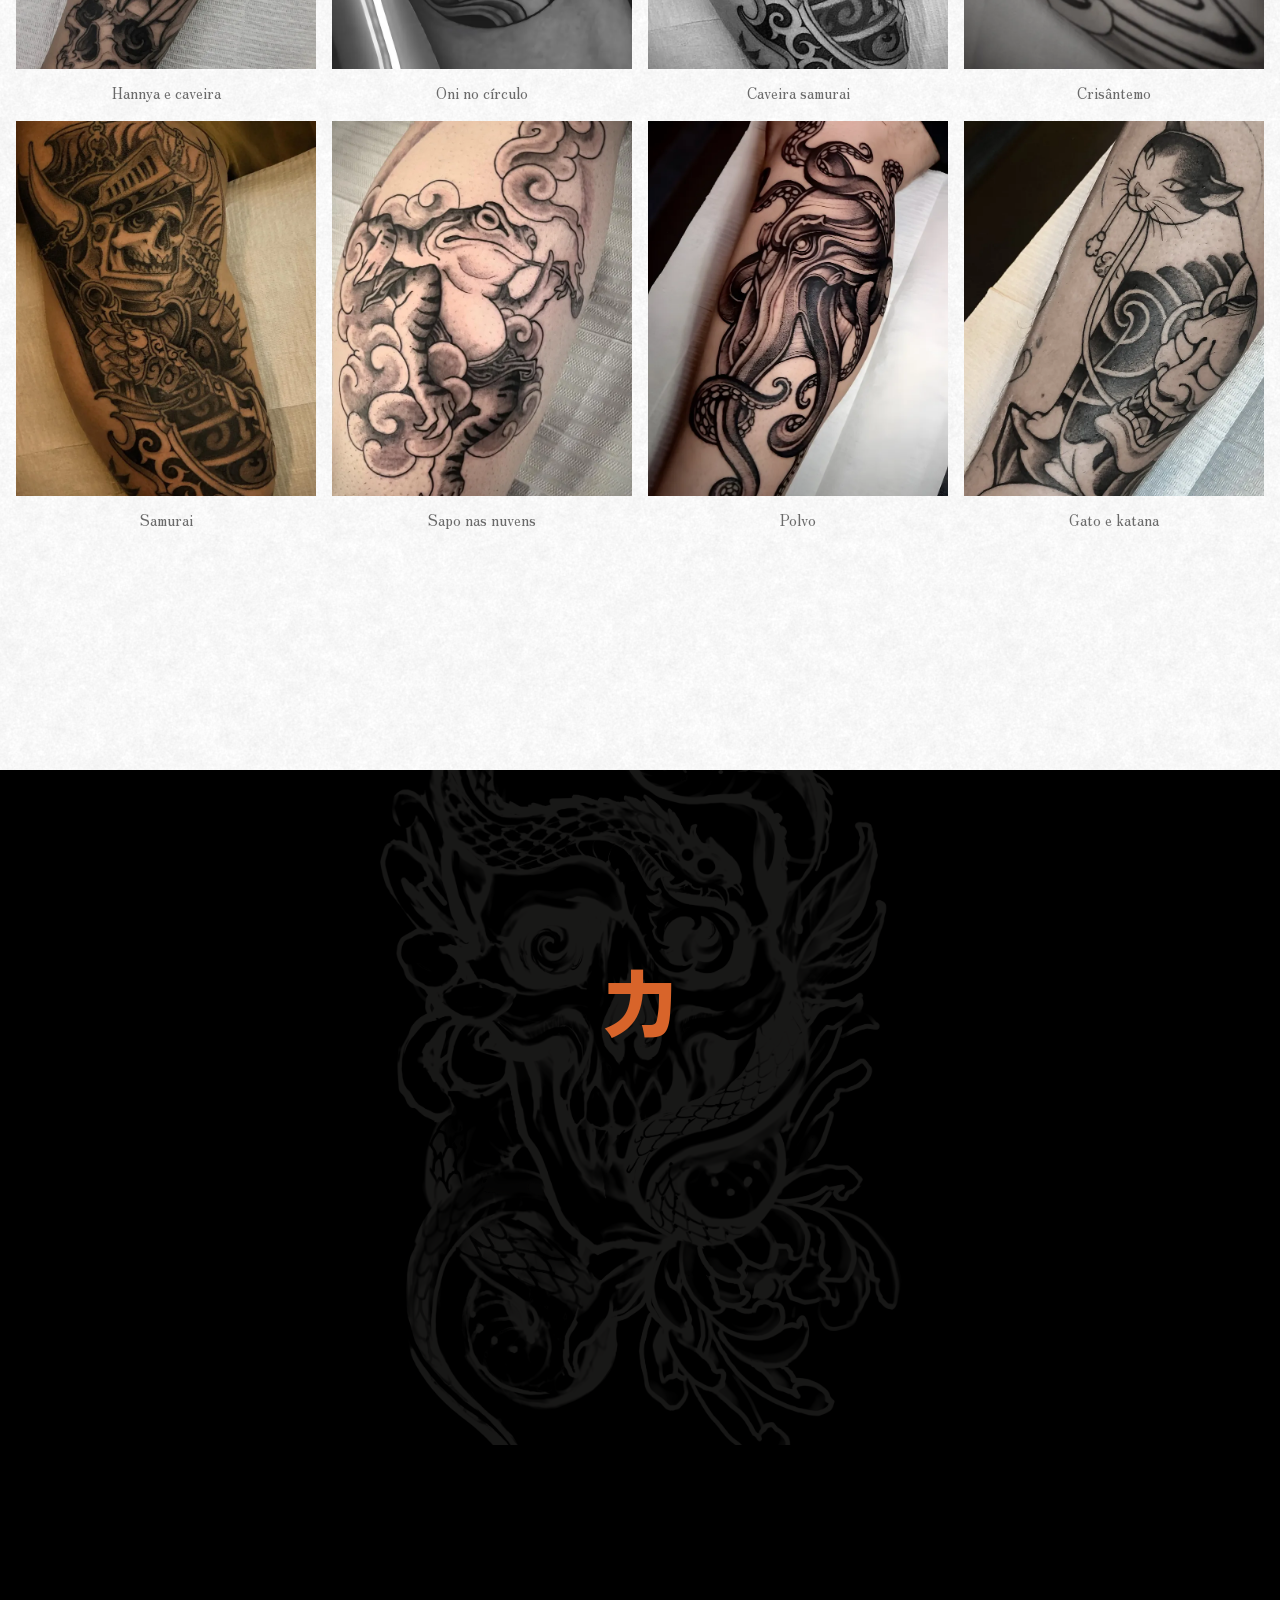
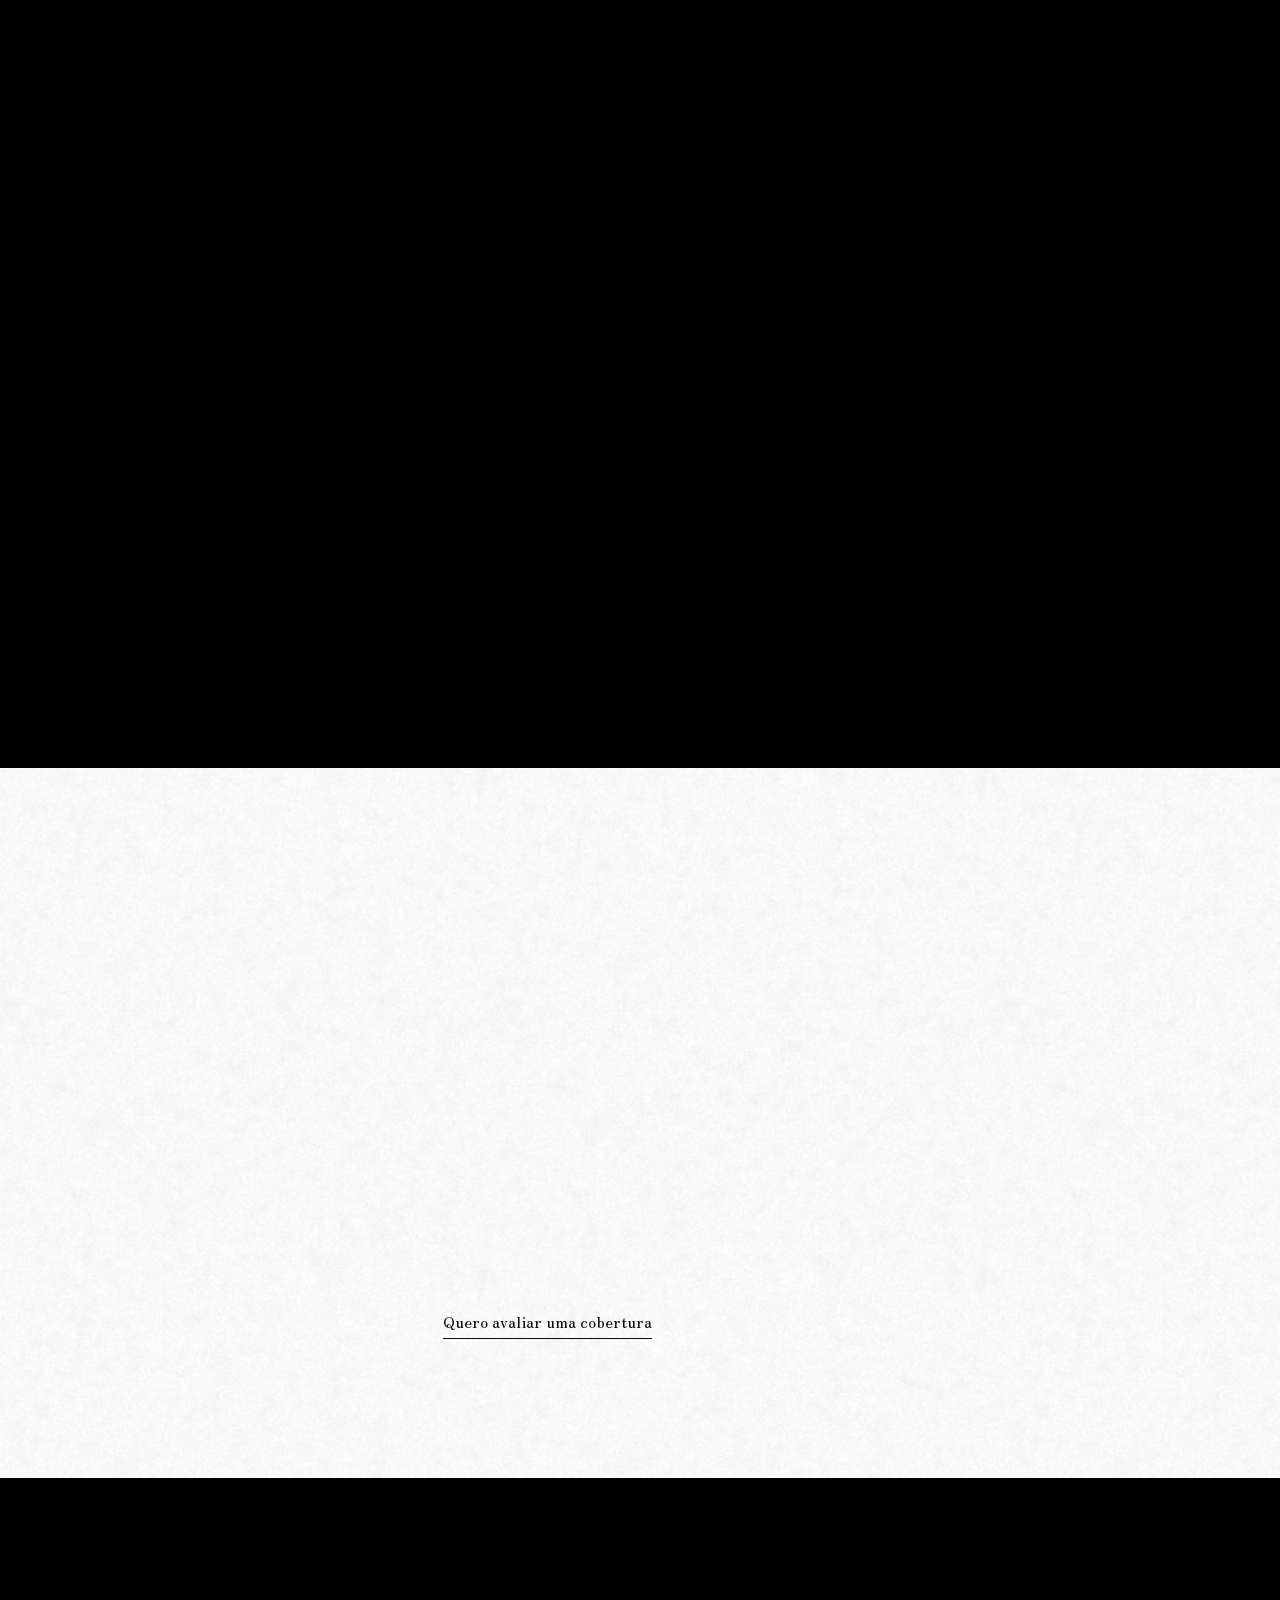
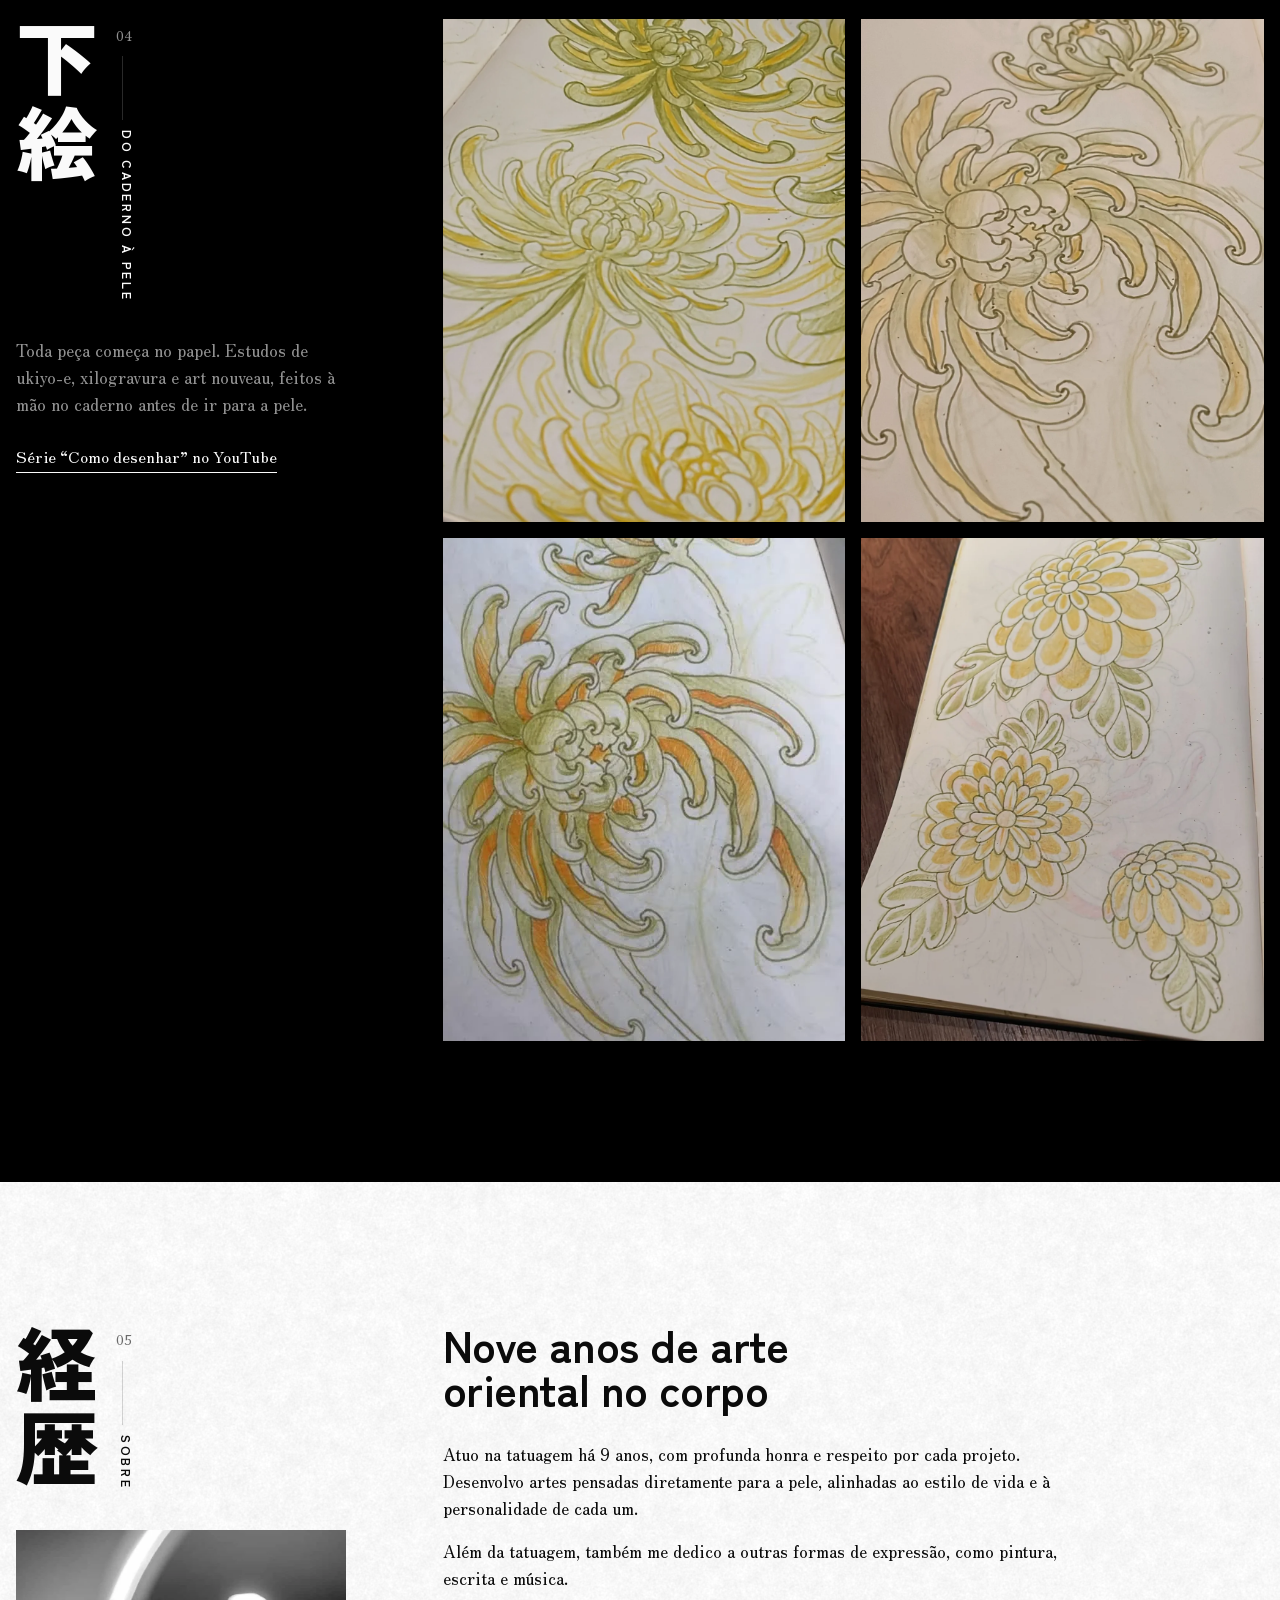
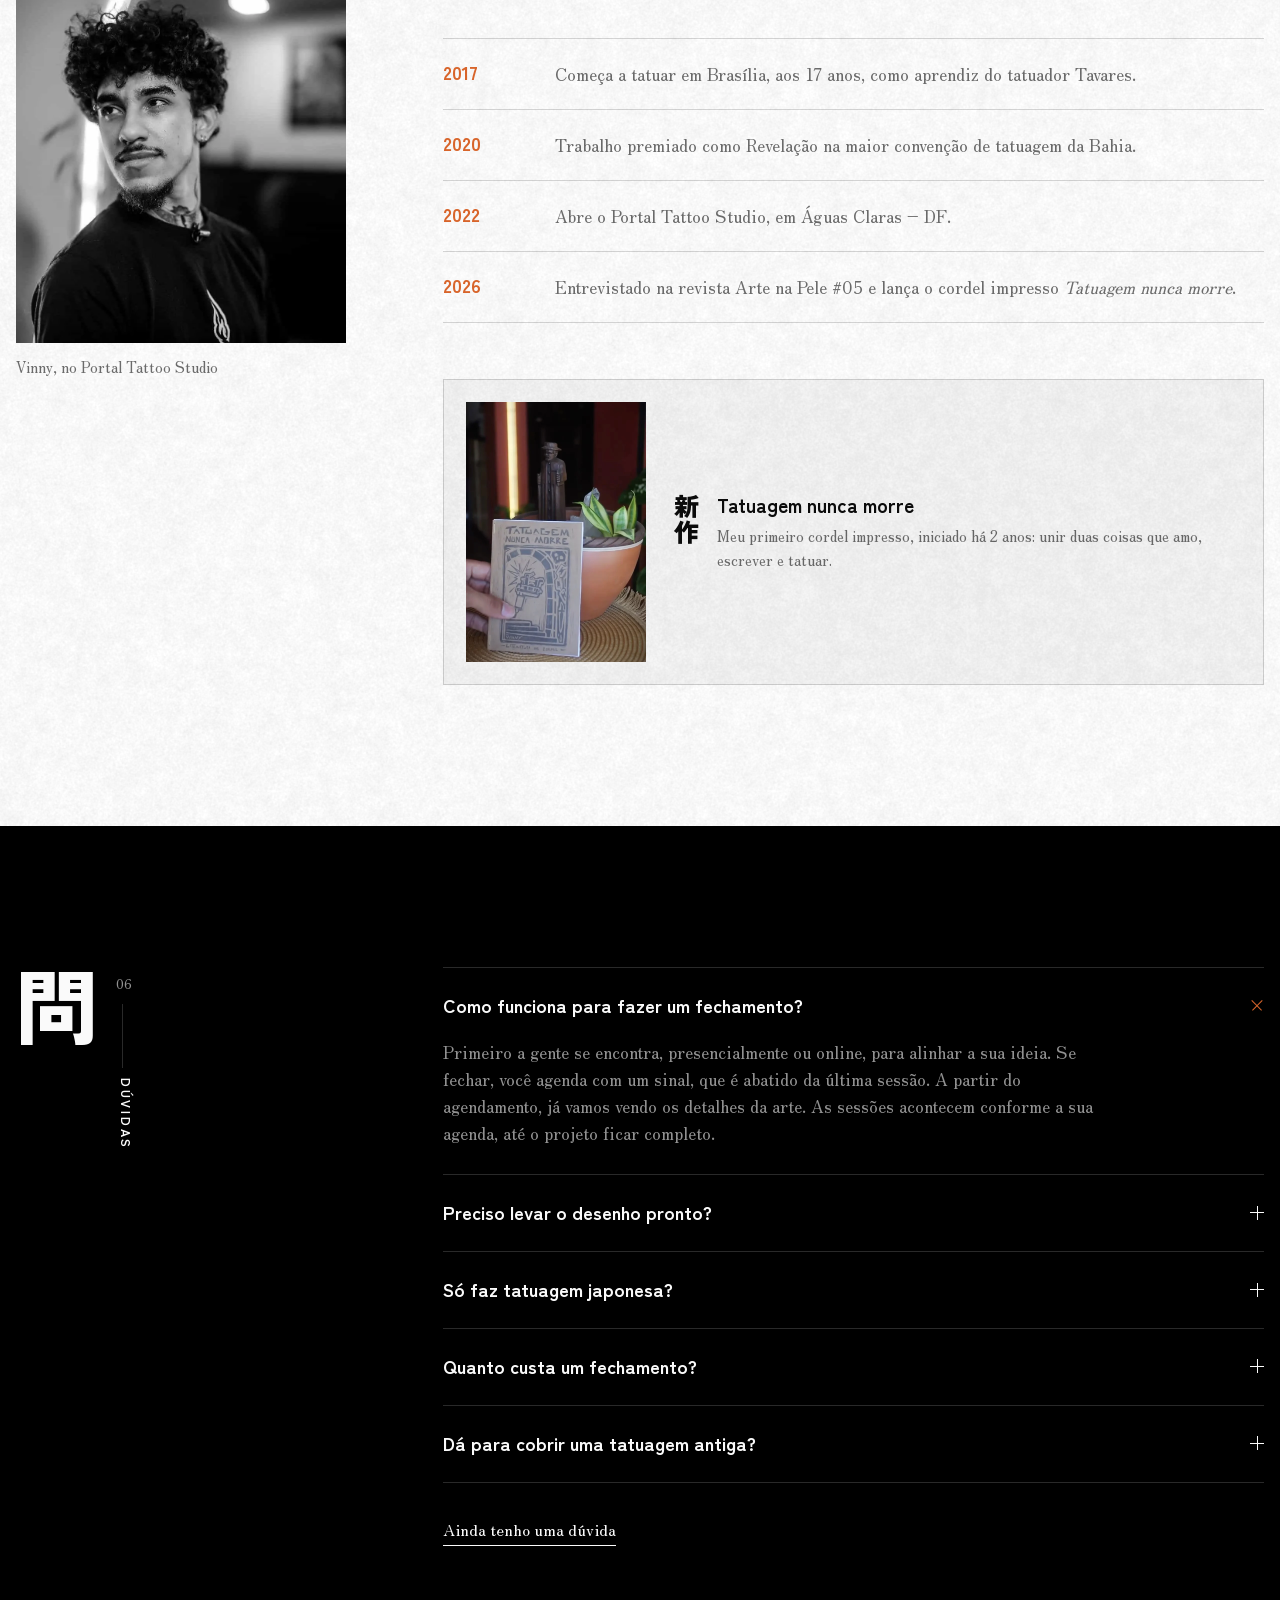
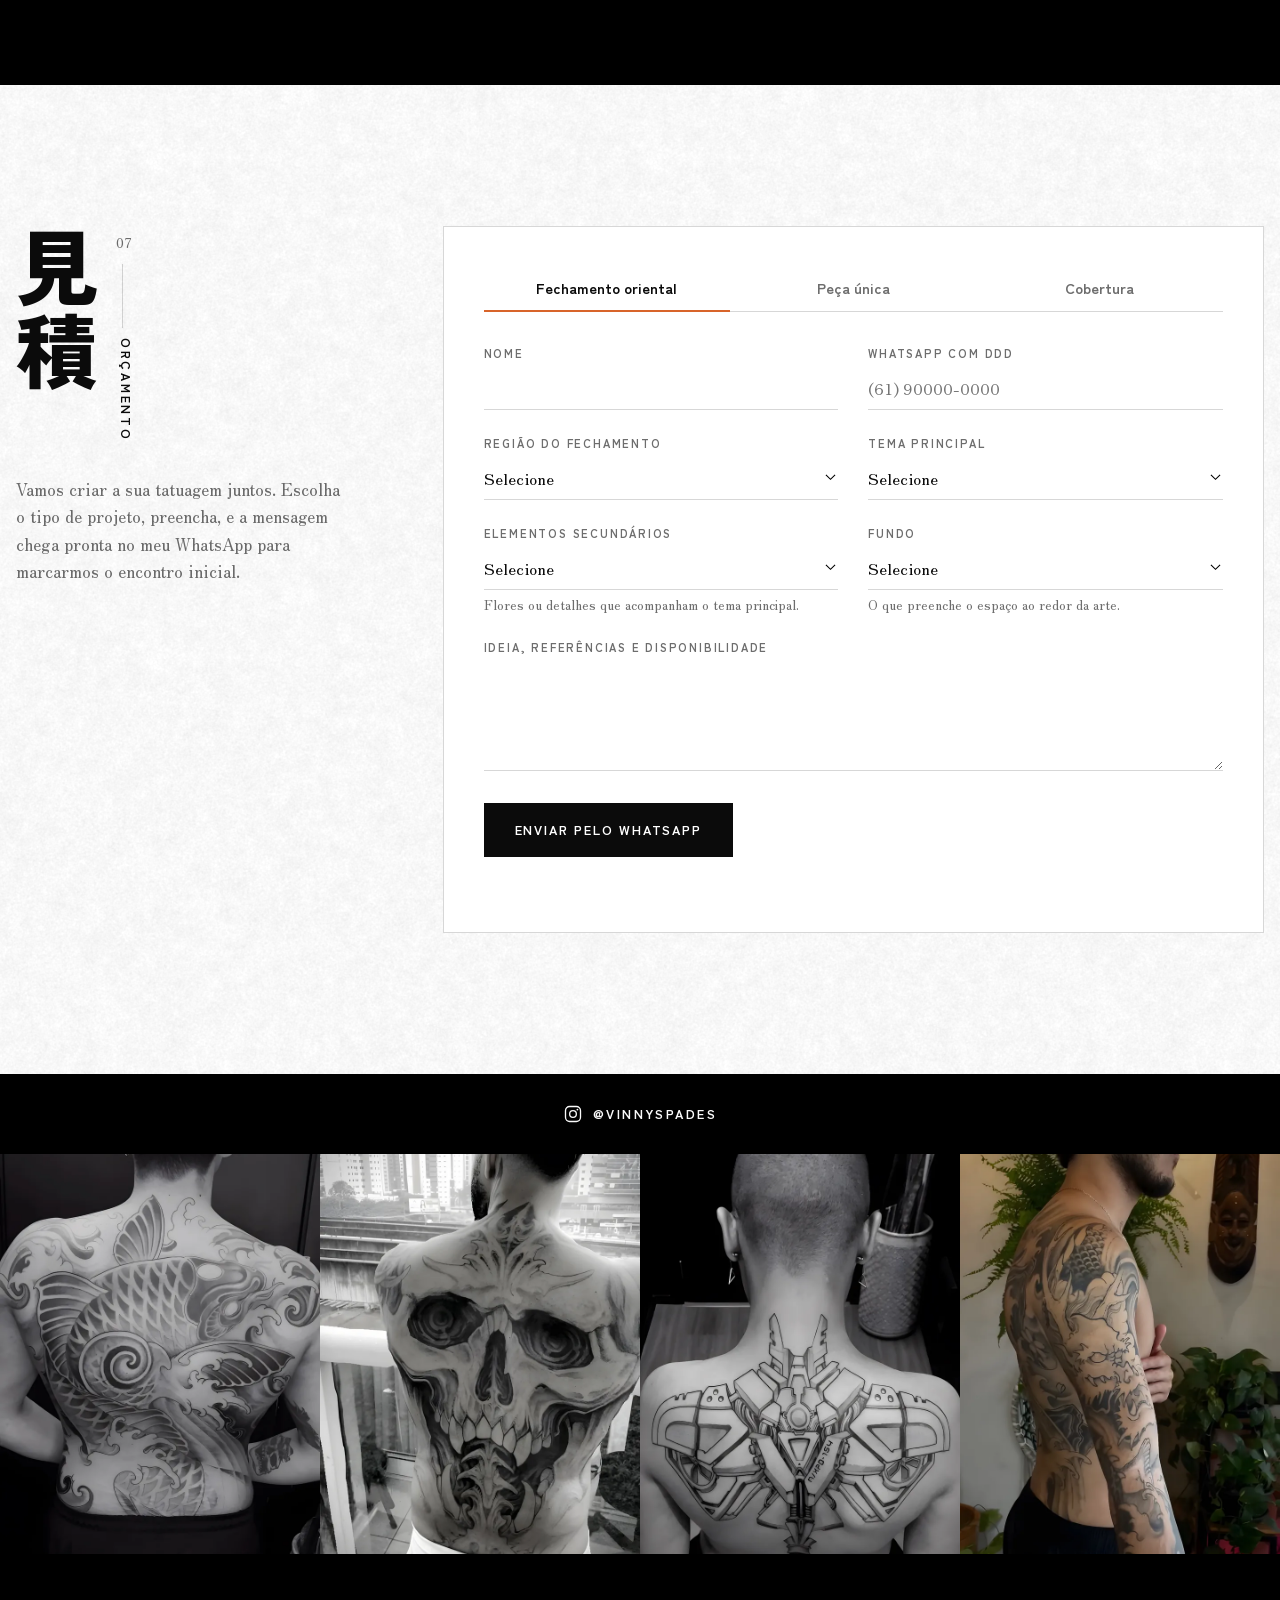
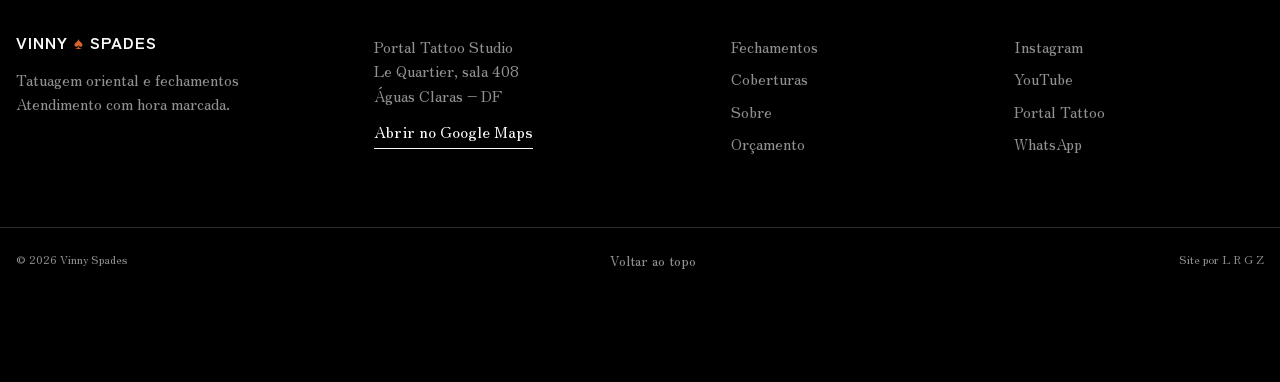
==== commit 56711ca9: "Premium: antes e depois das coberturas alinhados (caveira com o antes no mesmo enquadramento, carnei" ====
--- a/premium/index.html
+++ b/premium/index.html
@@ -160,8 +160,8 @@
     </div>
     <div class="principal">
       <div class="cobs">
-        <figure class="cob rv"><div class="ad" style="--p:50%"><img class="dep" src="../img/cob/cob03.webp" alt="Depois: caveira e serpente" width="800" height="1000"><img class="ant" src="../img/cob/cob01.webp" alt="Antes da cobertura" width="800" height="1000"><span class="eti a">Antes</span><span class="eti d">Depois</span><span class="fio" aria-hidden="true"></span><input type="range" min="0" max="100" value="50" aria-label="Comparar antes e depois: caveira e serpente"></div><figcaption>Caveira e serpente</figcaption></figure>
-        <figure class="cob rv d1"><div class="ad" style="--p:50%"><img class="dep" src="../img/cob/cob09.webp" alt="Depois: carneiro" width="800" height="1000"><img class="ant" src="../img/cob/cob08.webp" alt="Antes da cobertura" width="800" height="1000"><span class="eti a">Antes</span><span class="eti d">Depois</span><span class="fio" aria-hidden="true"></span><input type="range" min="0" max="100" value="50" aria-label="Comparar antes e depois: carneiro"></div><figcaption>Carneiro</figcaption></figure>
+        <figure class="cob rv"><div class="ad" style="--p:50%"><img class="dep" src="../img/cob/ref-depois.webp" alt="Depois: caveira e serpente reformada" width="800" height="1000"><img class="ant" src="../img/cob/ref-antes.webp" alt="Antes da reforma" width="800" height="1000"><span class="eti a">Antes</span><span class="eti d">Depois</span><span class="fio" aria-hidden="true"></span><input type="range" min="0" max="100" value="50" aria-label="Comparar antes e depois: caveira e serpente"></div><figcaption>Caveira e serpente · reforma</figcaption></figure>
+        <figure class="cob rv d1"><div class="ad" style="--p:50%"><img class="dep" src="../img/cob/cob09b.webp" alt="Depois: carneiro" width="800" height="1000"><img class="ant" src="../img/cob/cob08b.webp" alt="Antes da cobertura" width="800" height="1000"><span class="eti a">Antes</span><span class="eti d">Depois</span><span class="fio" aria-hidden="true"></span><input type="range" min="0" max="100" value="50" aria-label="Comparar antes e depois: carneiro"></div><figcaption>Carneiro</figcaption></figure>
         <figure class="cob rv d2"><div class="ad" style="--p:50%"><img class="dep" src="../img/cob/cob11.webp" alt="Depois: besouro" width="800" height="1000"><img class="ant" src="../img/cob/cob10.webp" alt="Antes da cobertura" width="800" height="1000"><span class="eti a">Antes</span><span class="eti d">Depois</span><span class="fio" aria-hidden="true"></span><input type="range" min="0" max="100" value="50" aria-label="Comparar antes e depois: besouro"></div><figcaption>Besouro</figcaption></figure>
       </div>
       <a class="lk" href="#orcamento" data-wa="cobertura">Quero avaliar uma cobertura</a>
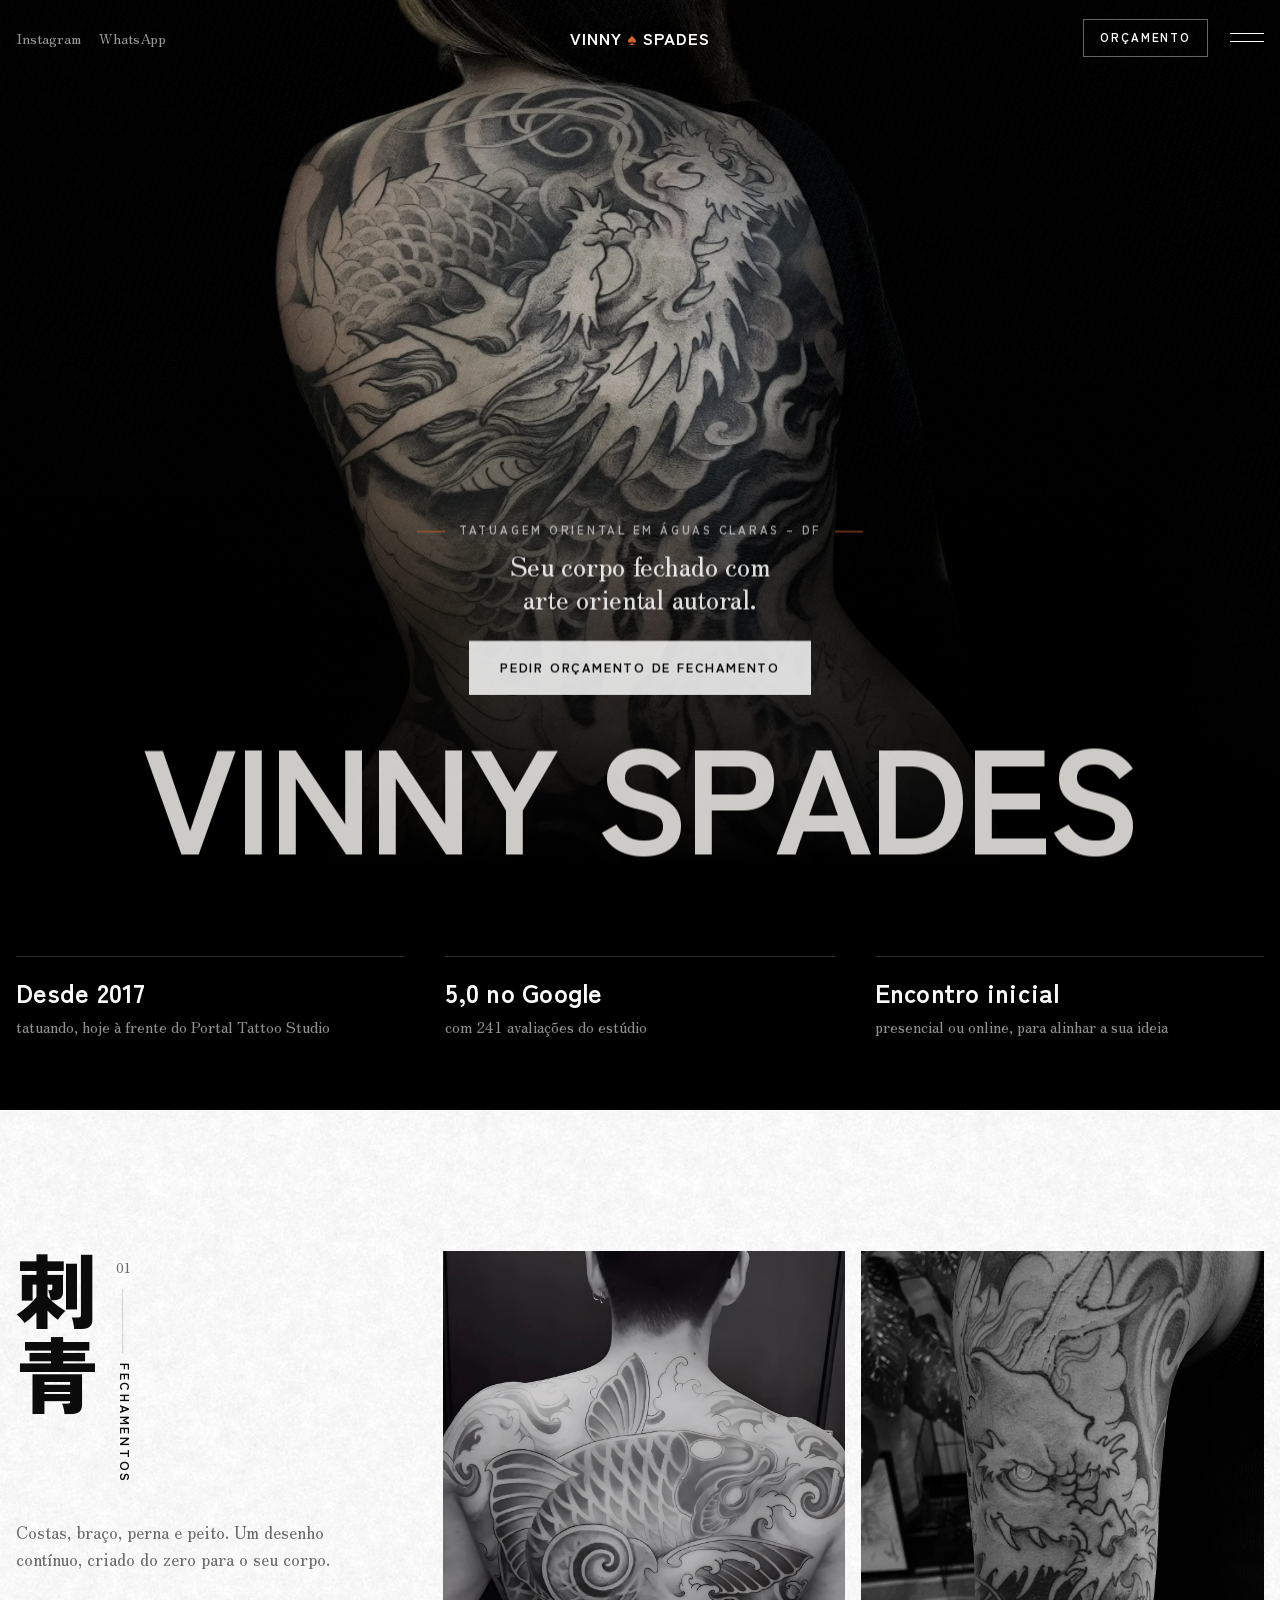
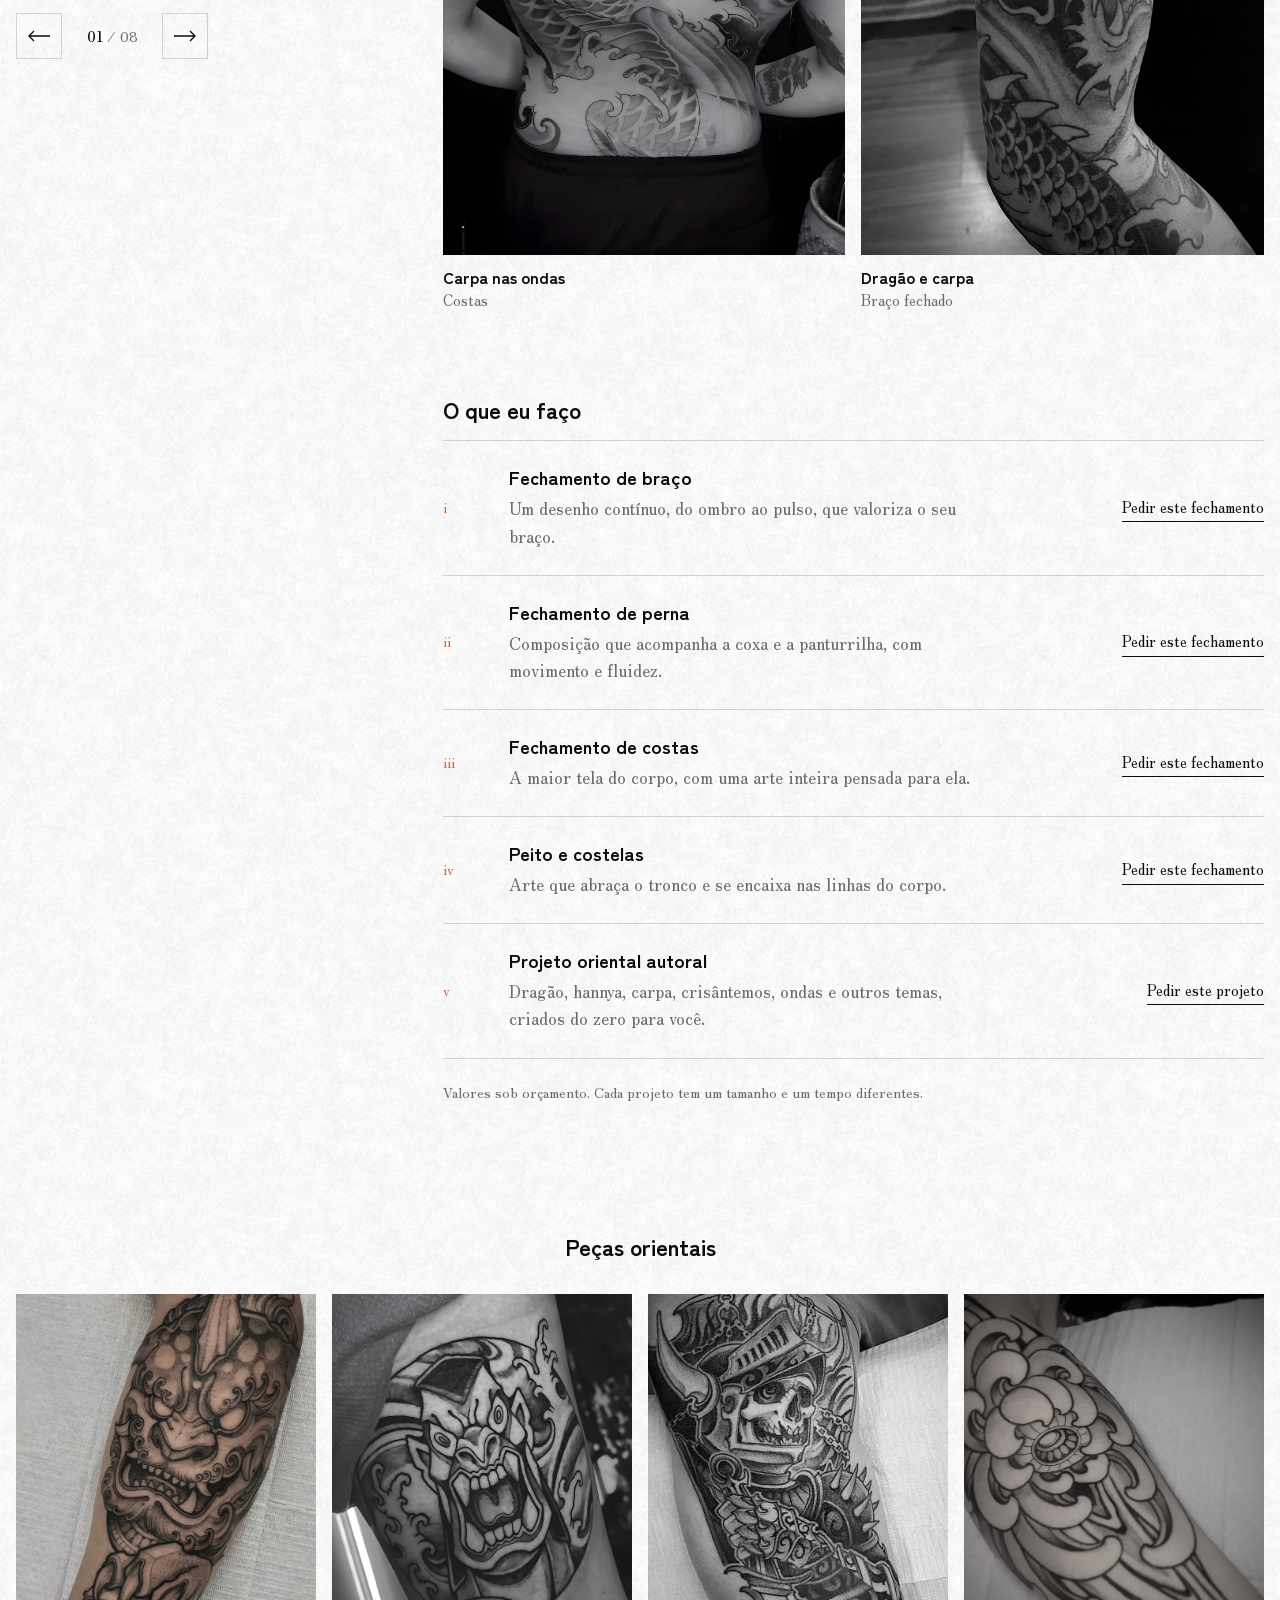
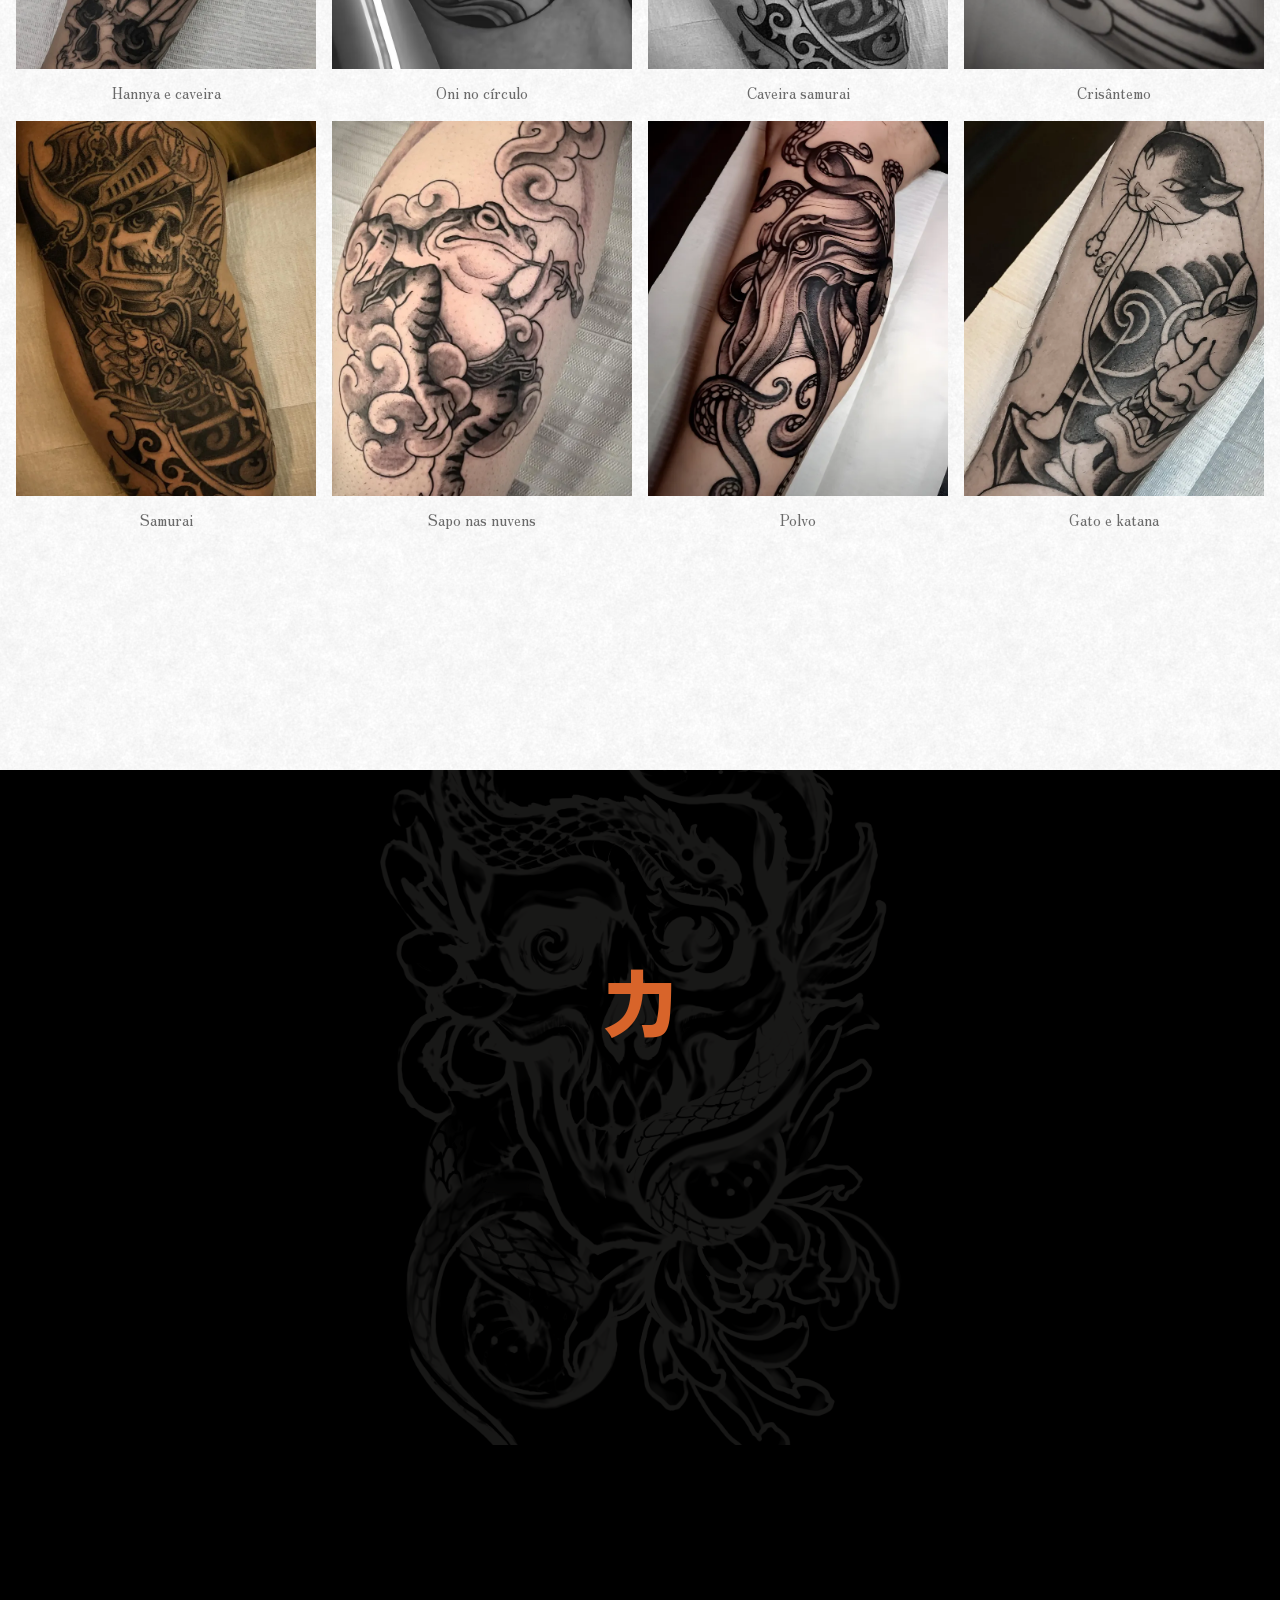
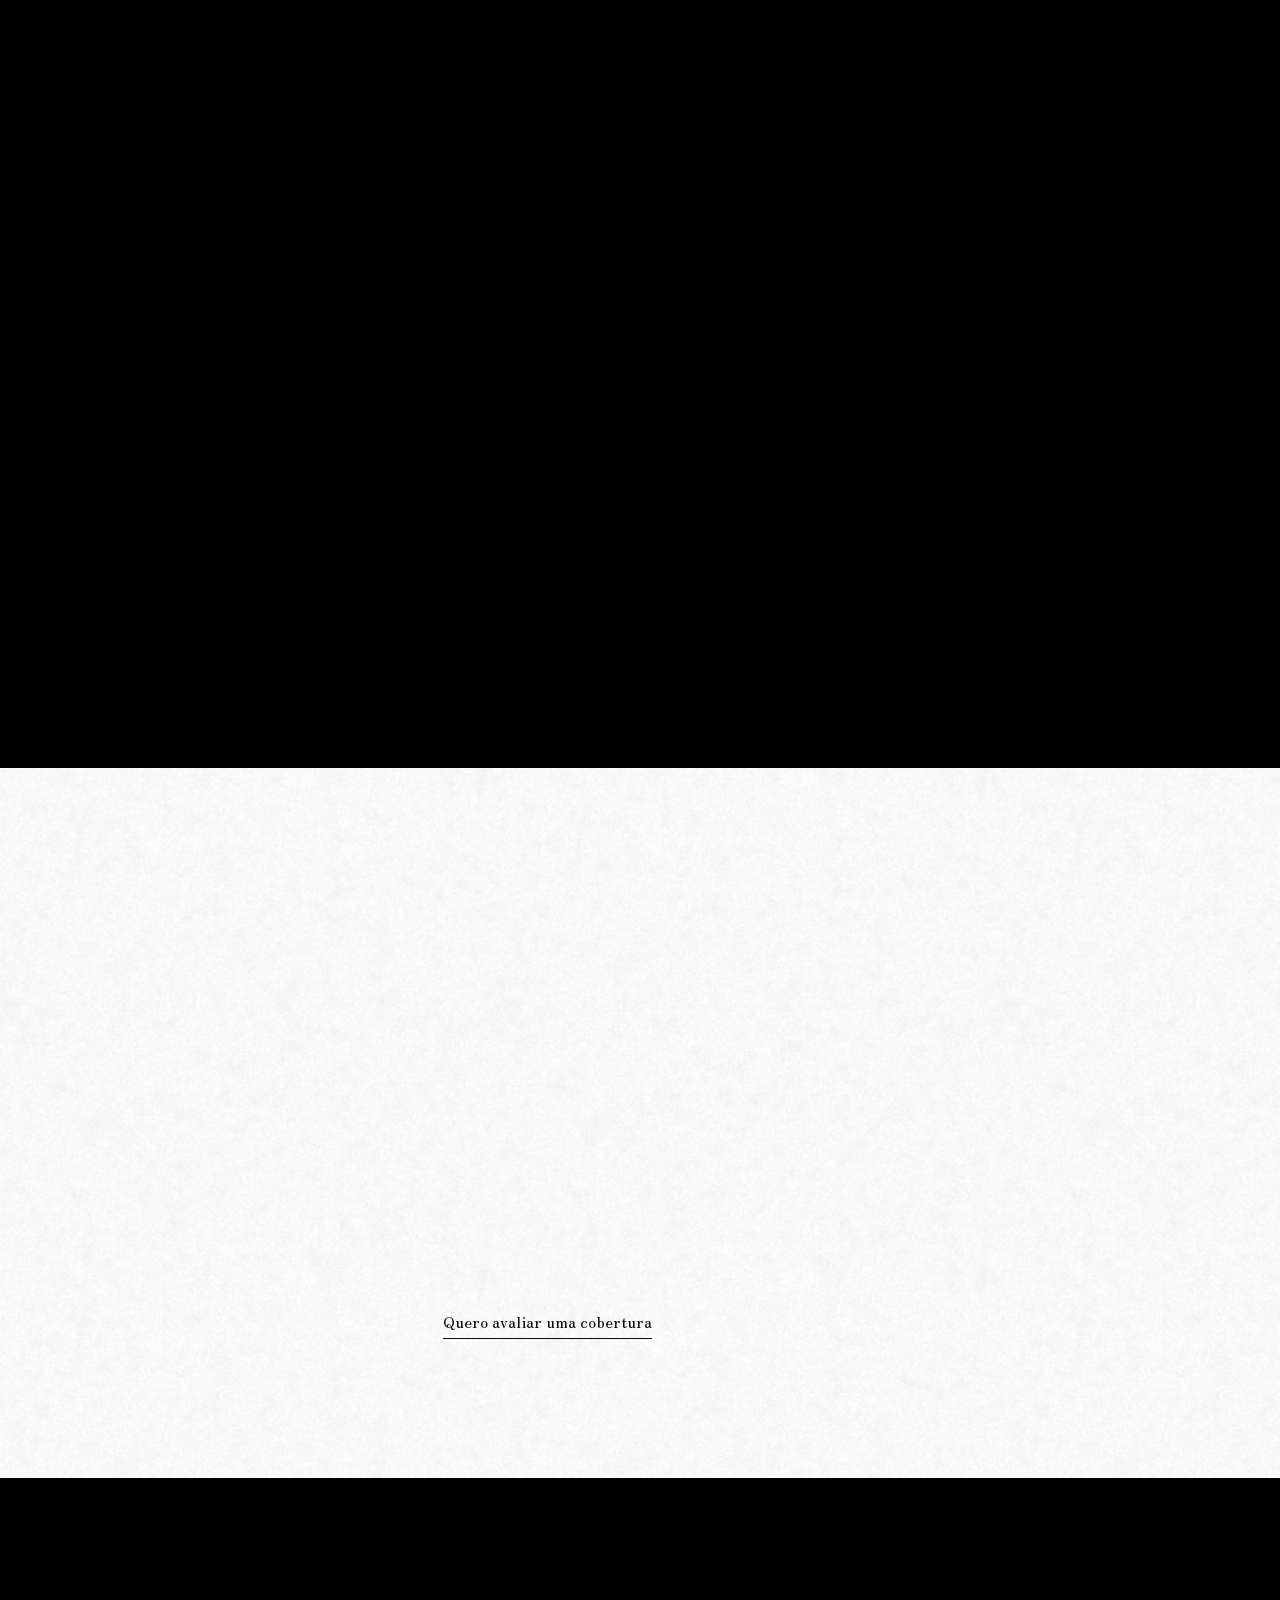
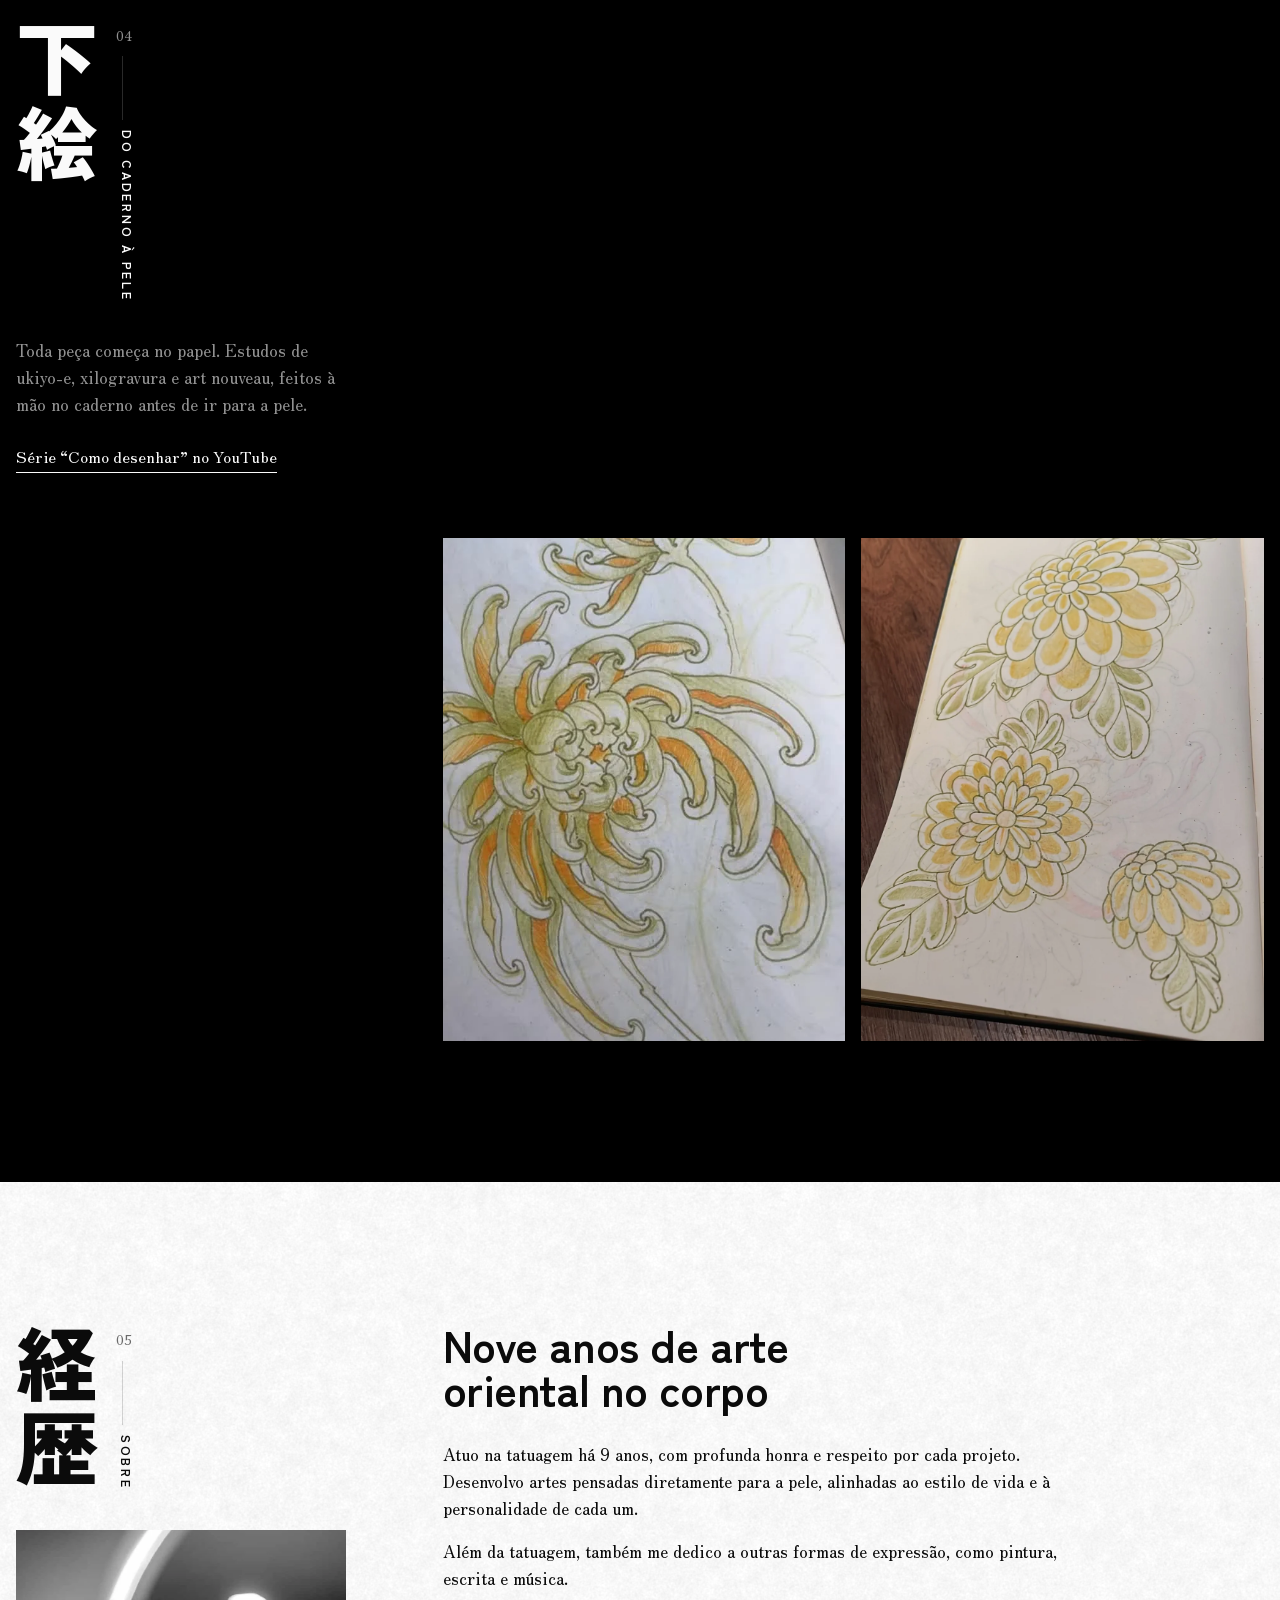
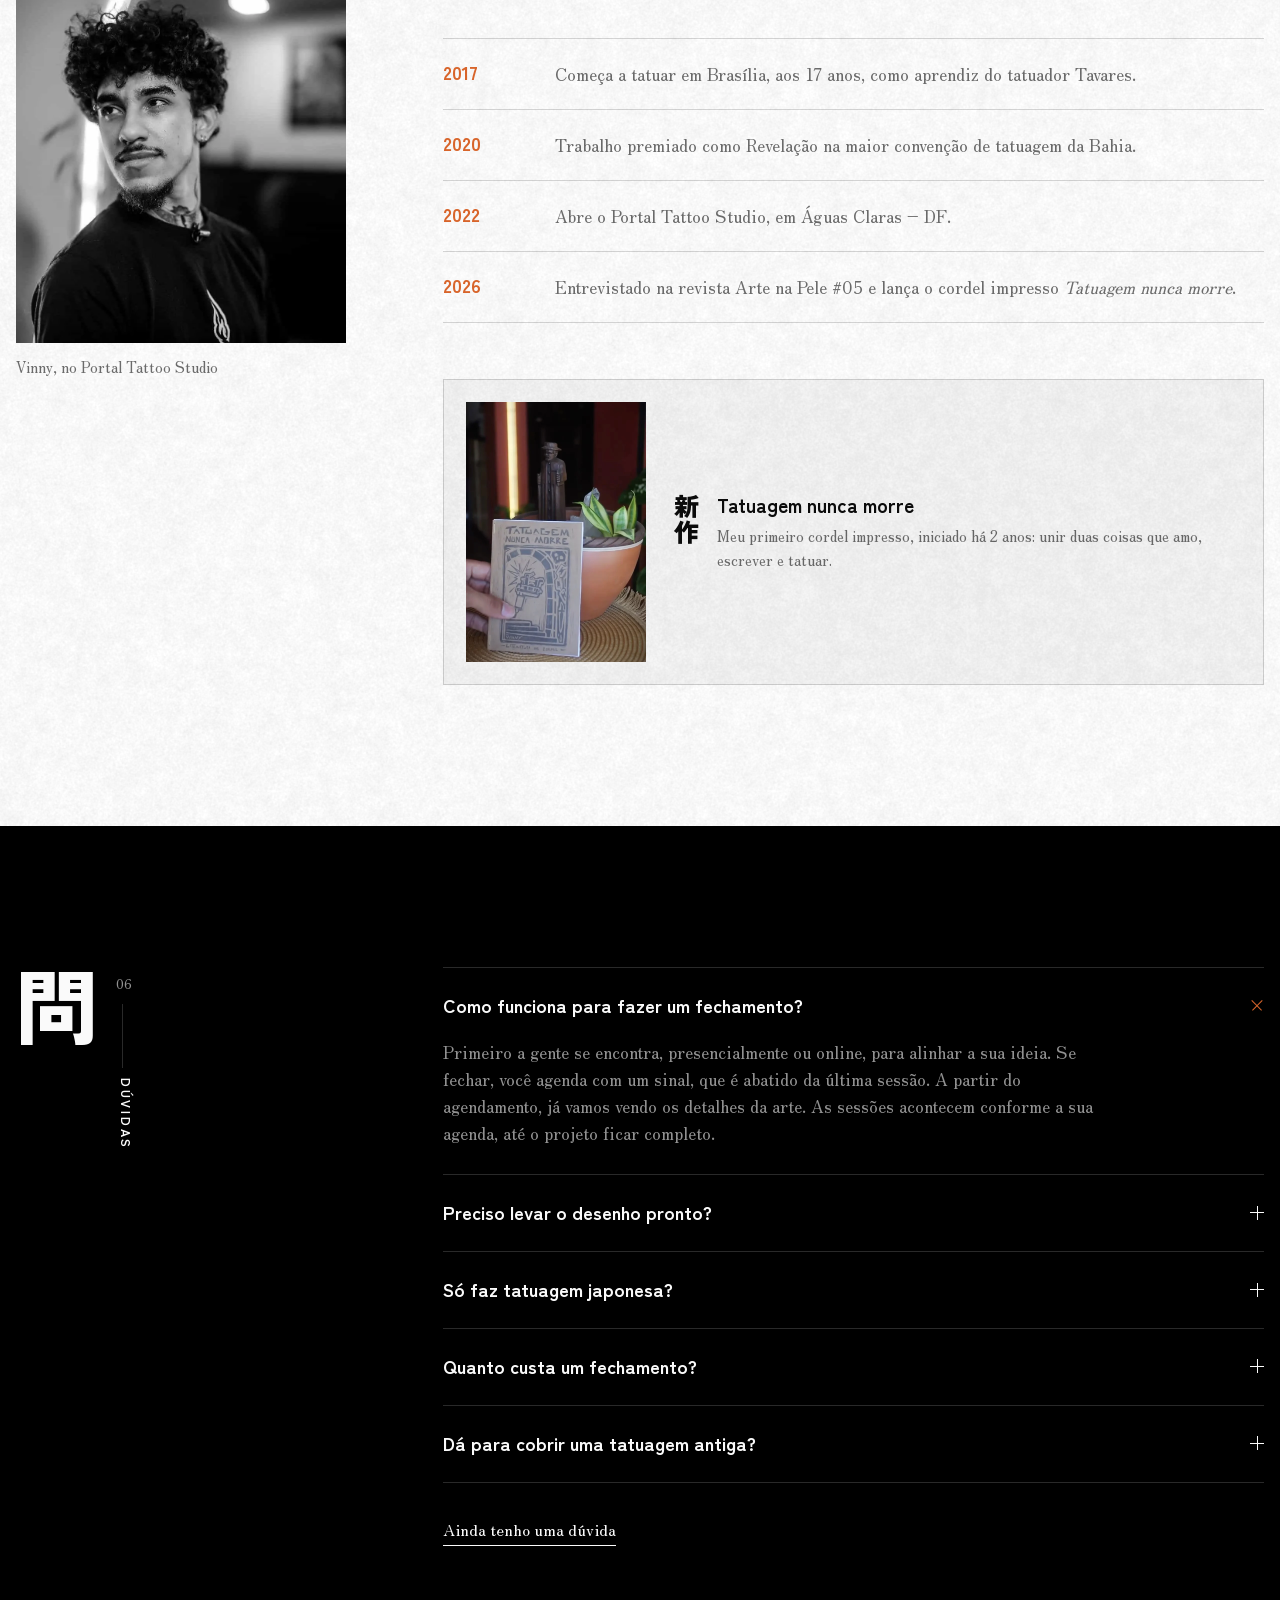
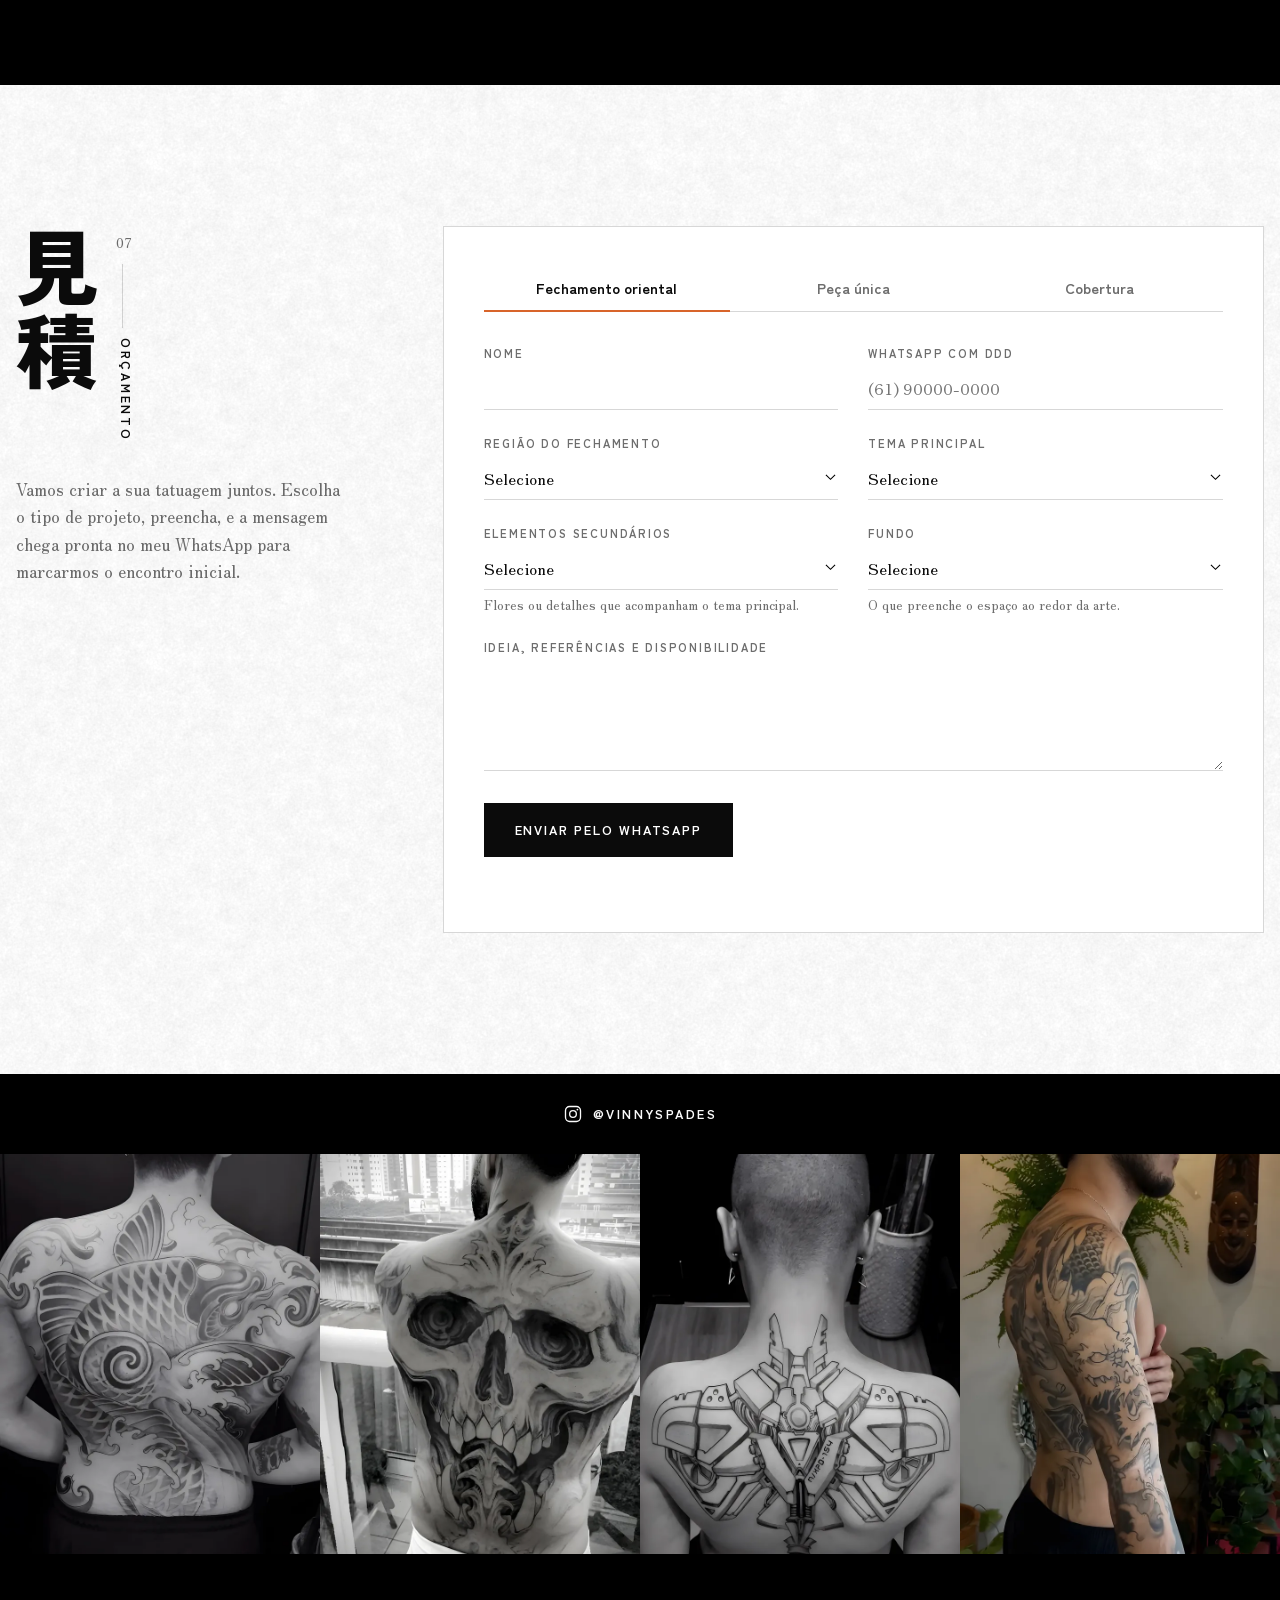
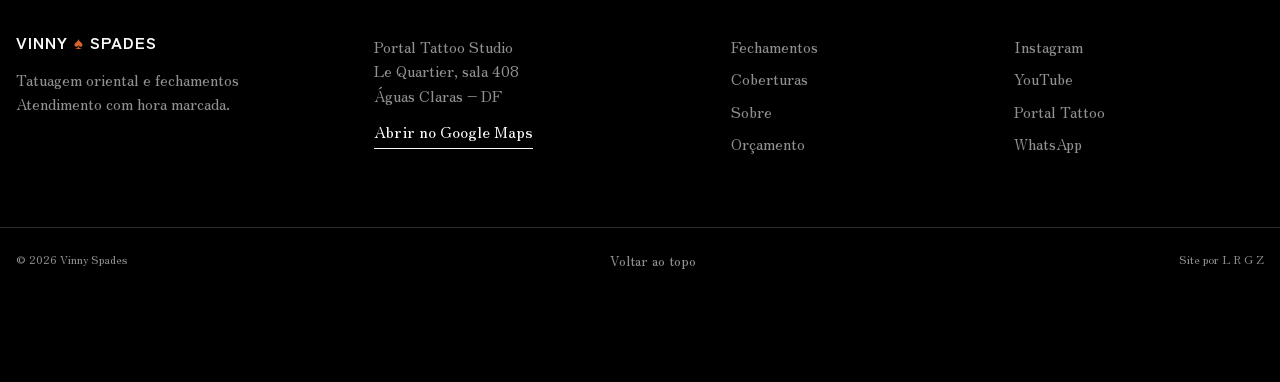
==== commit 0e1f964b: "Premium: hero em WebGL, a tinta se espalha da cabeça do dragão com borda em brasa, fechamento centra" ====
--- a/premium/index.html
+++ b/premium/index.html
@@ -51,17 +51,15 @@
 <main id="topo">
 <section class="hero" aria-label="Abertura">
   <picture class="cam mono"><source media="(max-width:1023px) and (orientation:portrait)" srcset="../img/h/hero-m.webp"><img src="../img/h/hero.webp" alt="" width="2400" height="1500" fetchpriority="high"></picture>
-  <picture class="cam cor"><source media="(max-width:1023px) and (orientation:portrait)" srcset="../img/h/hero-m.webp"><img src="../img/h/hero.webp" alt="Fechamento de costas com dragão oriental, tatuagem de Vinny Spades" width="2400" height="1500"></picture>
+  <picture class="cam cor"><source media="(max-width:1023px) and (orientation:portrait)" srcset="../img/h/hero-m.webp"><img src="../img/h/hero.webp" alt="Fechamento de costas com dragão oriental, tatuagem de Vinny Spades" width="2400" height="1500" fetchpriority="high"></picture>
+  <canvas class="tinta" aria-hidden="true"></canvas>
   <div class="desce" aria-hidden="true"></div>
   <div class="hero-tx">
     <p class="chapeu">Tatuagem oriental em Águas Claras – DF</p>
     <p class="frase">Seu corpo fechado com arte oriental autoral.</p>
-    <div class="acoes">
-      <a class="btn" href="#orcamento">Pedir orçamento de fechamento</a>
-      <a class="lk" href="#fechamentos">Ver fechamentos</a>
-    </div>
-  </div>
-  <h1>Vinny Spades</h1>
+    <a class="btn" href="#orcamento">Pedir orçamento de fechamento</a>
+  </div>
+  <h1 aria-label="Vinny Spades"><span aria-hidden="true"><span class="w"><i style="--i:0">V</i><i style="--i:1">I</i><i style="--i:2">N</i><i style="--i:3">N</i><i style="--i:4">Y</i></span> <span class="w"><i style="--i:6">S</i><i style="--i:7">P</i><i style="--i:8">A</i><i style="--i:9">D</i><i style="--i:10">E</i><i style="--i:11">S</i></span></span></h1>
 </section>
 
 <section class="fatos" aria-label="Destaques">
--- a/premium/p.css
+++ b/premium/p.css
@@ -68,24 +68,31 @@
 .menu a i{font:400 .8rem/1 var(--serif);font-style:normal;opacity:.5;min-width:24px}
 .menu-pe{max-width:1100px;margin:28px auto 0;width:100%;font-size:.85rem;opacity:.5}
 
-/* ---------- hero: cinza → cor ---------- */
-.hero{position:relative;height:100vh;height:100svh;min-height:560px;overflow:hidden;background:#000;color:#fff}
+/* ---------- hero: tinta que se espalha (WebGL) + fallback cinza → cor ---------- */
+.hero{position:relative;height:100vh;height:100svh;min-height:560px;overflow:hidden;background:#000;color:#fff;isolation:isolate}
 .hero .cam{position:absolute;inset:0}
 .hero img{width:100%;height:100%;object-fit:cover;object-position:62% 30%}
 .hero .mono{opacity:0;transform:scale(1.04);filter:grayscale(1);transition:opacity 1.2s var(--ease),transform 9s var(--ease)}
 .hero .cor{opacity:0;transform:scale(1.04);transition:opacity 1.4s .5s,transform 9s var(--ease)}
-.hero.on .mono,.hero.on .cor{opacity:1;transform:none}
-.hero .desce{position:absolute;z-index:2;left:0;right:0;bottom:0;height:62%;background:linear-gradient(0deg,#000 8%,rgba(0,0,0,.55) 50%,transparent)}
-.hero-tx{position:absolute;z-index:5;left:0;right:0;bottom:calc(11.6vw + 5.2vw);text-align:center;padding:0 var(--g)}
-.chapeu{font:700 .72rem/1.4 var(--got);letter-spacing:.24em;text-transform:uppercase;opacity:.75}
+.hero.on:not(.gl) .mono,.hero.on:not(.gl) .cor{opacity:1;transform:none}
+.hero .tinta{position:absolute;inset:0;width:100%;height:100%;display:block;opacity:0}
+.hero.gl .tinta{opacity:1}
+.hero.gl .cam{visibility:hidden}
+.hero .desce{position:absolute;z-index:2;left:0;right:0;bottom:0;height:58%;background:linear-gradient(0deg,#000 6%,rgba(0,0,0,.6) 46%,transparent);pointer-events:none}
+.hero-tx{position:absolute;z-index:5;left:0;right:0;bottom:calc(11.6vw * .84 + 3.2vw + 2.4vw);text-align:center;padding:0 var(--g);will-change:transform}
+.chapeu{font:700 .72rem/1.4 var(--got);letter-spacing:.24em;text-transform:uppercase;color:rgba(255,255,255,.7)}
 .chapeu::before,.chapeu::after{content:"";display:inline-block;vertical-align:middle;width:28px;height:1px;background:var(--cor);margin:0 14px}
-.frase{font-size:clamp(1.25rem,2.2vw,1.9rem);line-height:1.25;margin:14px auto 26px;max-width:22ch}
-.acoes{display:flex;justify-content:center;align-items:center;gap:28px;flex-wrap:wrap}
-.hero-tx > *{opacity:0;transform:translateY(14px);transition:opacity .9s var(--ease),transform .9s var(--ease)}
-.hero.on .hero-tx > *{opacity:1;transform:none}
-.hero.on .hero-tx > :nth-child(1){transition-delay:.35s}.hero.on .hero-tx > :nth-child(2){transition-delay:.5s}.hero.on .hero-tx > :nth-child(3){transition-delay:.65s}
-.hero h1{position:absolute;z-index:4;left:0;width:100%;bottom:3.2vw;text-align:center;white-space:nowrap;font:700 11.6vw/.8 var(--got);letter-spacing:.01em;text-transform:uppercase;opacity:0;transition:opacity 1.6s .25s}
-.hero.on h1{opacity:.82}
+.frase{font-size:clamp(1.25rem,2.1vw,1.85rem);line-height:1.22;letter-spacing:-.005em;margin:12px auto 26px;max-width:22ch;text-wrap:balance}
+.hero-tx > *{opacity:0;transform:translateY(24px);filter:blur(8px);transition:opacity .7s cubic-bezier(.16,1,.3,1),transform .7s cubic-bezier(.16,1,.3,1),filter .7s cubic-bezier(.16,1,.3,1)}
+.hero.on .hero-tx > *{opacity:1;transform:none;filter:none}
+.hero.on .hero-tx > :nth-child(1){transition-delay:.25s}.hero.on .hero-tx > :nth-child(2){transition-delay:.37s}.hero.on .hero-tx > :nth-child(3){transition-delay:.49s}
+.hero .btn{transition:color .35s var(--ease),transform .5s cubic-bezier(.16,1,.3,1),opacity .7s cubic-bezier(.16,1,.3,1),filter .7s cubic-bezier(.16,1,.3,1)}
+.hero .btn:hover{transform:translateY(-2px)}
+.hero .btn:active{transform:translateY(0) scale(.98)}
+.hero h1{position:absolute;z-index:4;left:0;width:100%;bottom:3.2vw;text-align:center;white-space:nowrap;font:700 11.6vw/.84 var(--got);letter-spacing:-.025em;text-transform:uppercase;color:#f4f2ee;will-change:transform,opacity}
+.hero h1 .w{display:inline-block;white-space:nowrap}
+.hero h1 i{display:inline-block;font-style:normal;opacity:0;transform:translateY(.32em);filter:blur(10px);transition:opacity .7s cubic-bezier(.16,1,.3,1),transform .9s cubic-bezier(.16,1,.3,1),filter .7s cubic-bezier(.16,1,.3,1);transition-delay:calc(.12s + var(--i) * 32ms)}
+.hero.on h1 i{opacity:.94;transform:none;filter:none}
 
 /* fatos */
 .fatos .wrap{display:grid;grid-template-columns:repeat(3,1fr);column-gap:40px;padding-top:56px;padding-bottom:72px}
@@ -275,11 +282,11 @@
   .hero{min-height:600px}
   .hero img{object-position:50% 30%}
   .hero h1{font-size:19vw;line-height:.86;white-space:normal;bottom:7vw;padding:0 var(--g)}
-  .hero-tx{bottom:calc(19vw * .86 * 2 + 7vw + 26px)}
+  .hero-tx{bottom:calc(19vw * .86 * 2 + 7vw + 22px)}
+  .hero .btn{width:100%;max-width:340px}
+  .hero .desce{height:66%}
   .chapeu::before,.chapeu::after{width:16px;margin:0 8px}
   .chapeu{font-size:.62rem;letter-spacing:.18em}
-  .acoes{flex-direction:column;gap:18px}
-  .acoes .btn{width:100%;max-width:340px}
   .fatos .wrap{grid-template-columns:1fr;padding-top:24px;padding-bottom:48px}
   .fatos p{padding:20px 0 18px}
   .faixa figure{flex-basis:78%}
@@ -306,9 +313,9 @@
   .wa-fixo{width:52px;padding:0;justify-content:center;right:14px;bottom:14px}
 }
 @media (orientation:landscape) and (max-height:520px){
-  .hero{min-height:440px}
+  .hero{min-height:0}
   .hero h1{font-size:9vw}
-  .hero-tx{bottom:calc(9vw + 4vw)}
+  .hero-tx{bottom:calc(9vw * .84 + 5vw)}
   .frase{display:none}
 }
 @media (prefers-reduced-motion:reduce){
